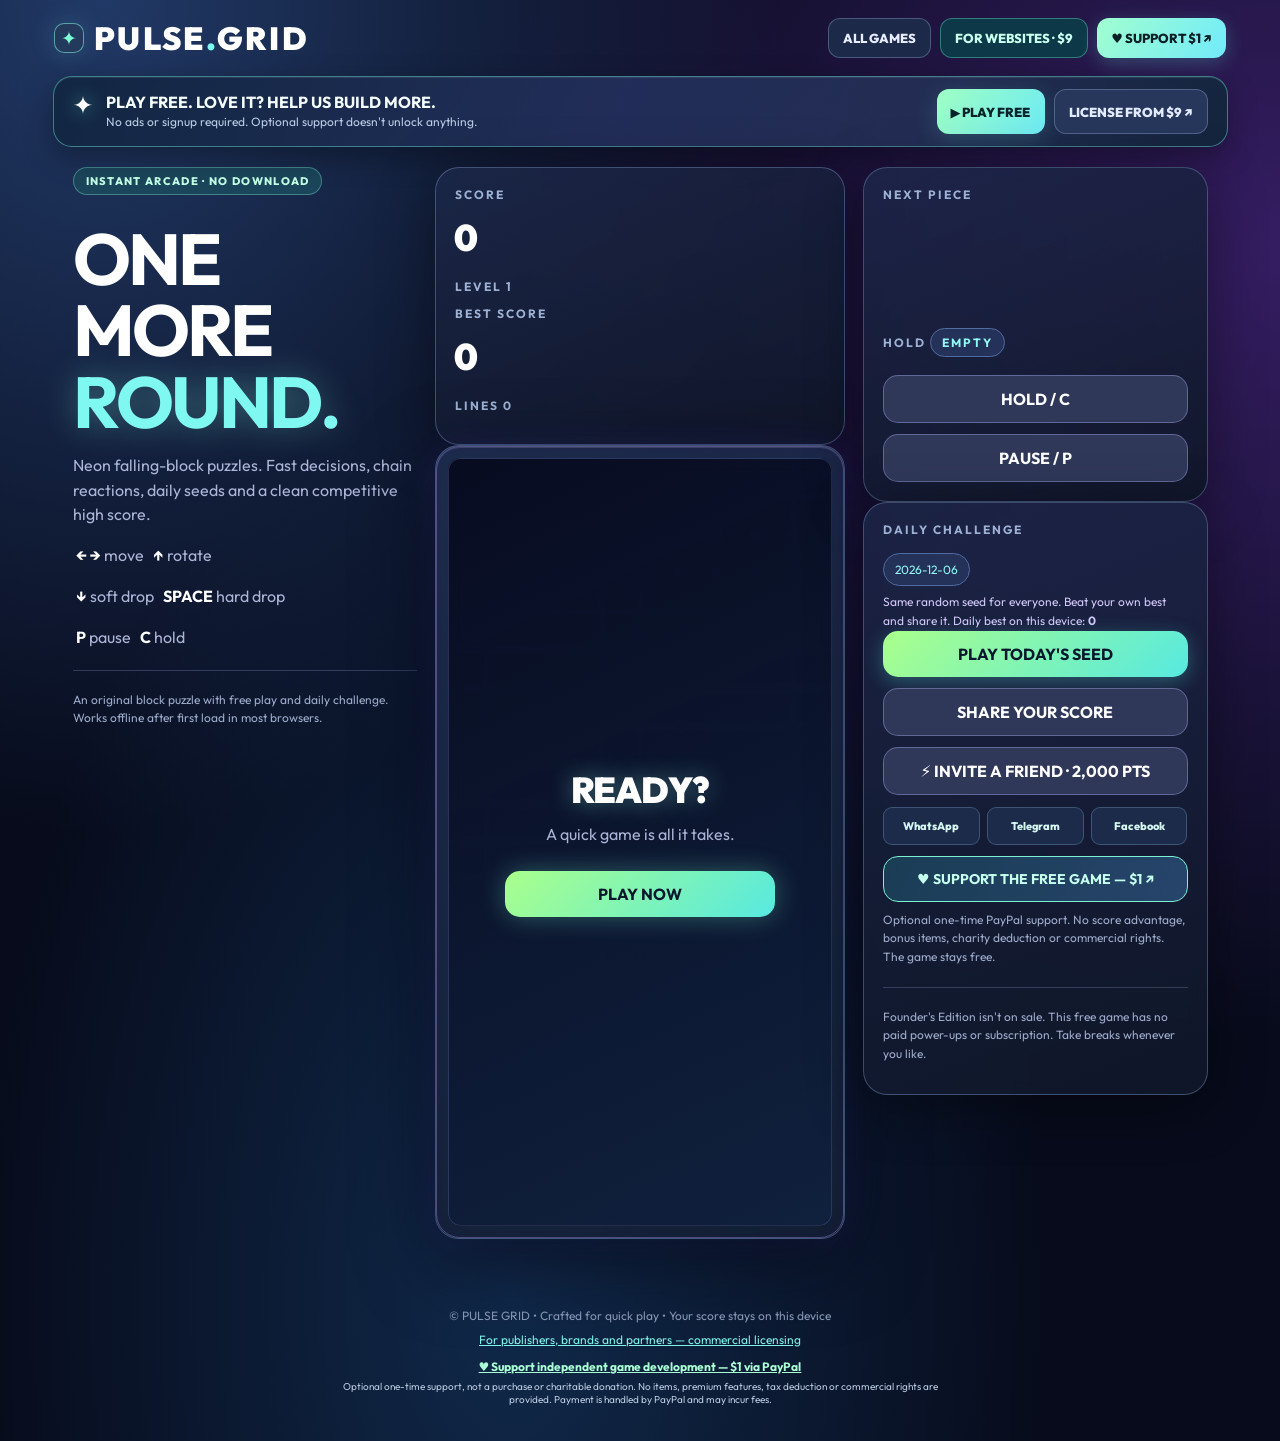
==== pulse-grid/index.html @ c7d7c65a "Clarify first-screen hierarchy: play for free, one optional support link, licensing separately" ====
<!doctype html>
<html lang="en" dir="ltr"><head><meta charset="utf-8"><meta name="viewport" content="width=device-width,initial-scale=1,viewport-fit=cover"><meta name="theme-color" content="#08091b"><title>PULSE GRID — Free Neon Falling Block Puzzle Game Online</title>
<meta name="description" content="Play PULSE GRID free in your browser. A neon falling-block arcade puzzle with daily challenges, local high scores and one-tap score sharing. No download or account. Works on phone and desktop.">
<meta name="robots" content="index,follow,max-image-preview:large">
<link rel="canonical" href="https://pulse-grid-arcade.onrender.com/">
<meta property="og:type" content="website">
<meta property="og:site_name" content="PULSE GRID">
<meta property="og:title" content="PULSE GRID — Can You Beat My High Score?">
<meta property="og:description" content="Drop blocks. Clear lines. Chase one more round. Play this free neon puzzle in your browser — no download needed.">
<meta property="og:url" content="https://pulse-grid-arcade.onrender.com/">
<meta property="og:image" content="https://pulse-grid-arcade.onrender.com/cover.png">
<meta property="og:image:width" content="1200"><meta property="og:image:height" content="630">
<meta name="twitter:card" content="summary_large_image">
<meta name="twitter:title" content="PULSE GRID — Free Arcade Puzzle">
<meta name="twitter:description" content="A fast neon block puzzle. Daily challenge. Beat my score. Play free.">
<meta name="twitter:image" content="https://pulse-grid-arcade.onrender.com/cover.png">
<link rel="icon" href="/favicon.svg" type="image/svg+xml">
<link rel="manifest" href="/manifest.webmanifest">
<script type="application/ld+json">{"@context":"https://schema.org","@type":"VideoGame","name":"PULSE GRID","description":"Free neon falling-block arcade puzzle for desktop and mobile browsers, with daily challenges, local high scores, and shareable score challenges.","url":"https://pulse-grid-arcade.onrender.com/","genre":["Puzzle","Arcade","Casual"],"playMode":"SinglePlayer","gamePlatform":["Web browser","Mobile Web"],"applicationCategory":"Game","isAccessibleForFree":true,"inLanguage":"en"}</script><style>
@import url('https://fonts.googleapis.com/css2?family=Outfit:wght@400;500;700;900&display=swap');
:root{color-scheme:dark;--c:#80f8f2;--p:#b295ff;--bg:#08091b;--card:#151938}*{box-sizing:border-box}body{margin:0;font-family:Outfit,system-ui,sans-serif;background:radial-gradient(ellipse at 20% 0,#263262 0,transparent 50%),radial-gradient(ellipse at 90% 50%,#301443 0,transparent 55%),var(--bg);color:white;min-height:100vh;overflow-x:hidden}button{font:inherit;cursor:pointer;touch-action:manipulation}header{max-width:1100px;margin:auto;padding:24px 22px 6px;display:flex;justify-content:space-between;align-items:center;gap:12px}header b{font-weight:900;letter-spacing:3px;font-size:clamp(22px,4vw,38px)}.dot{color:var(--c)}.tag{border:1px solid #5e638d;border-radius:100px;padding:8px 12px;color:#d6d9f8;font-size:12px}main{max-width:1100px;margin:6px auto;padding:14px 20px 24px;display:grid;grid-template-columns:minmax(190px,1fr) minmax(290px,400px) minmax(170px,1fr);gap:22px;align-items:start}h1{font-size:clamp(38px,6vw,66px);line-height:1.02;letter-spacing:-2px;margin:28px 0 8px}h1 span{color:var(--c)}p{color:#abb4d6;line-height:1.55}.side,.well{background:linear-gradient(140deg,#1b2246c9,#10152edc);border:1px solid #58618c88;box-shadow:0 10px 55px #0006;border-radius:24px;padding:19px}.side h2{font-size:12px;letter-spacing:2px;color:#9db1d4;margin:0 0 12px}.metric{font-size:clamp(22px,3vw,37px);font-weight:900;font-variant-numeric:tabular-nums;margin:0 0 18px}.metric small{font-size:12px;color:#98aac5}.well{padding:12px;position:relative;border-color:#8b72ef9e;box-shadow:0 0 45px #634dea24,inset 0 0 20px #a36df414}#board{display:block;width:100%;aspect-ratio:1/2;border-radius:13px;background:#0b1026;touch-action:none}#next{width:120px;height:110px;display:block;max-width:100%}.btn{border:1px solid #a6aeef66;border-radius:15px;background:#30385a;color:white;padding:13px 17px;min-height:46px;font-weight:700}.btn.primary{border:0;background:linear-gradient(135deg,#aaff8b,#57e9e0);color:#08172b;box-shadow:0 5px 20px #57e9e04d}.btn.support{display:flex;justify-content:center;align-items:center;text-decoration:none;white-space:normal;border:1px solid #7cf1d3;background:linear-gradient(120deg,#1a3d55,#27446b);color:#c5ffee;font-size:14px;line-height:1.3}.btn.support:focus-visible{outline:3px solid #99ffbc;outline-offset:3px}#supportOverlay[hidden]{display:none}.btn:active{transform:translateY(2px)}.stack{display:grid;gap:11px}.line{border-top:1px solid #53608488;margin:20px 0}.tiny{font-size:12px;color:#9dabcb}.how{padding:0 3px}.how b{color:white}.controls{display:grid;grid-template-columns:repeat(4,1fr);gap:8px;margin-top:12px}.controls button{font-size:22px;padding:10px 3px;border-radius:12px;border:1px solid #b2b7f45a;color:#fff;background:#333c65}footer{text-align:center;color:#8c9bbb;padding:15px 20px 35px;font-size:12px}#overlay{position:absolute;inset:12px;border-radius:13px;background:#060a1bd9;display:flex;flex-direction:column;align-items:center;justify-content:center;text-align:center;padding:14px;backdrop-filter:blur(7px)}#overlay h2{font-size:36px;margin:0 0 4px}#overlay p{margin:6px 0 16px}#overlay[hidden]{display:none}#toast{min-height:24px;color:#8bf9cc;font-size:13px;text-align:center}.chip{display:inline-block;background:#243158;border:1px solid #506b9f;border-radius:50px;padding:6px 11px;color:#91f8f4;font-size:12px;margin:4px 4px 6px 0}#daily{font-size:12px;color:#d1c6f8;line-height:1.6}a{color:#8ef3e7}@media(max-width:850px){main{max-width:500px;grid-template-columns:1fr;gap:12px;padding:4px 14px 18px}header{padding:12px 17px}.side{padding:13px}.intro{display:none}.right{display:grid;grid-template-columns:1fr 1fr;gap:10px}.right .line{display:none}.right .full{grid-column:1/-1}.well{max-width:410px;width:100%;justify-self:center}.left{display:flex;gap:13px;justify-content:space-between}.left section{flex:1}.metric{font-size:25px;margin:0}.tag{font-size:10px}.controls{margin-top:8px}.how{display:none}}@media(min-width:851px){.controls{display:none}}@media(max-height:720px) and (max-width:850px){#board{max-height:58vh;width:auto;margin:auto}.well{display:flex;flex-direction:column;align-items:stretch}}

/* pulse-design-v2: motion-conscious, touch-first conversion & gameplay polish */
:root{--glowMint:#79f8d2;--glowBlue:#6ce3ff;--ink:#081227}
body{background:radial-gradient(ellipse at 8% 0%,#213966 0,transparent 41%),radial-gradient(ellipse at 100% 17%,#351d62 0,transparent 47%),radial-gradient(ellipse at 40% 90%,#10294a 0,transparent 50%),#070b1b}
.site-header{max-width:1220px;gap:14px;padding:18px 24px 10px;position:relative;z-index:3}
.brand-lock{display:flex;align-items:center;gap:10px;min-width:0}
.brand-lock b{font-weight:900;font-size:clamp(22px,3.1vw,32px);letter-spacing:2.3px}
.brand-symbol{display:inline-flex;width:30px;height:30px;align-items:center;justify-content:center;border:1px solid #8ef9e388;border-radius:10px;color:#7effd5;background:#233a5d;font-size:19px;box-shadow:0 0 26px #6de9ff2e}
.header-actions{display:flex;align-items:center;gap:9px;flex-wrap:wrap;justify-content:flex-end}
.header-actions a{text-decoration:none;font-weight:800;font-size:13px;padding:10px 14px;min-height:40px;display:inline-flex;align-items:center;justify-content:center;border-radius:12px;transition:transform .18s ease,background .2s ease,box-shadow .2s ease}
.header-actions .nav-games{color:#e8ecff;border:1px solid #8391be76;background:#1c2949}
.header-actions .nav-business{color:#c8ffee;border:1px solid #65d8c36b;background:#0d3847}
.header-actions .nav-support{color:#091f25;background:linear-gradient(125deg,#a1ffd0,#71eafa);box-shadow:0 5px 19px #66f3e33b}
.header-actions a:hover,.offer-btn:hover,.btn:hover{transform:translateY(-2px)}
a:focus-visible,button:focus-visible{outline:3px solid #fcffab!important;outline-offset:3px}
.hero-offer{max-width:1175px;margin:8px auto 2px;padding:12px 19px;display:flex;align-items:center;justify-content:space-between;gap:18px;border:1px solid #6ce6d977;background:linear-gradient(110deg,#122743,#1d2350 48%,#13243c);border-radius:19px;box-shadow:inset 0 1px 0 #ffffff18,0 10px 30px #0005;position:relative;overflow:hidden}
.hero-offer::before{content:"";position:absolute;inset:0;pointer-events:none;background:linear-gradient(120deg,transparent 2%,#6dfff40b 43%,#b2a3ff13 75%,transparent);animation:offerBreath 14s ease-in-out infinite alternate}
.hero-offer-copy{position:relative;display:flex;align-items:flex-start;gap:13px;min-width:0}
.hero-offer-emblem{font-size:25px;line-height:1.1;flex-shrink:0;filter:drop-shadow(0 0 9px #6dffd99d)}
.hero-offer strong{font-size:16px;color:#f6fffe;display:block}
.hero-offer small{display:block;font-size:12px;color:#b9cce4;margin-top:2px;line-height:1.4}
.hero-offer-actions{position:relative;display:flex;gap:9px;align-items:center;flex-shrink:0}
.offer-btn{white-space:nowrap;display:inline-flex;align-items:center;justify-content:center;min-height:45px;padding:10px 14px;text-decoration:none;font-size:13px;border-radius:12px;font-weight:850;transition:transform .18s ease,box-shadow .18s ease}
.offer-btn.pay{background:linear-gradient(125deg,#9fffc3,#6deaf4);color:#08232a;box-shadow:0 6px 23px #65ffe62b}
.offer-btn.license{color:#e2eaff;background:#27375c;border:1px solid #8a9eca6d}
main{max-width:1175px;grid-template-columns:minmax(170px,1fr) minmax(300px,410px) minmax(190px,1fr);gap:18px;padding-top:14px}
.intro h1{font-size:clamp(43px,6vw,72px);letter-spacing:-3px;line-height:.99}
.intro h1 span{filter:drop-shadow(0 0 16px #7df7de55)}
.intro .intro-badge{display:inline-flex;color:#c2ffe6;font-size:11px;letter-spacing:.12em;font-weight:800;border-radius:30px;background:#1b455a;border:1px solid #7ae7cf63;padding:6px 12px}
.side,.well{backdrop-filter:blur(8px);background:linear-gradient(158deg,#1d284aca,#101729ee);border-color:#6a80b187}
.well{box-shadow:0 22px 76px #060815a8,0 0 32px #7558eb28,inset 0 0 22px #6484ff1b;isolation:isolate;animation:boardArrival .7s ease-out both}
.well::before{content:"";position:absolute;inset:0;pointer-events:none;border-radius:24px;border:1px solid #bca3ff58;box-shadow:inset 0 1px 0 #ffffff22;z-index:1}
#board{background:linear-gradient(180deg,#0a132a,#0a1024);box-shadow:0 0 21px #6de9ff16}
#overlay{z-index:4;background:linear-gradient(155deg,#080b20dc,#102340e8);border:1px solid #9eabfb30}
#overlay h2{font-weight:900;text-shadow:0 0 23px #8ef6de66;letter-spacing:-1px}
#overlay .btn.primary{box-shadow:0 0 26px #77ffd84f}
#clearEffects{position:absolute;inset:12px;pointer-events:none;z-index:3;overflow:hidden;border-radius:14px}
.clear-particle{position:absolute;left:50%;top:48%;width:8px;height:14px;border-radius:2px;opacity:0;background:var(--color,#90ffe8);box-shadow:0 0 13px var(--color,#90ffe8);animation:clearBurst .7s cubic-bezier(.1,.4,.3,1) forwards}
.metric{transition:color .25s ease}
.metric.score-pop{animation:scorePop .45s ease-out;color:#a2ffcf}
.btn{transition:transform .15s ease,box-shadow .2s ease,border-color .2s ease}
.btn.primary:hover{box-shadow:0 8px 26px #57e9e078}
.tiny{line-height:1.55}
#supportOverlay.btn.support{font-size:13px}
.right .side{border-color:#6b87af77}
#toast{font-weight:800;letter-spacing:.02em}
.game-legibility{display:block;color:#b7d0e4;font-size:11px;margin-top:5px}
@keyframes offerBreath{from{opacity:.4;transform:translateX(-2%)}to{opacity:1;transform:translateX(2%)}}
@keyframes scorePop{0%{transform:scale(1);filter:brightness(1)}45%{transform:scale(1.14);filter:brightness(1.35)}100%{transform:scale(1);filter:brightness(1)}}
@keyframes clearBurst{0%{opacity:.95;transform:translate(-50%,-50%) scale(.7) rotate(0deg)}100%{opacity:0;transform:translate(calc(-50% + var(--dx,0px)),calc(-50% + var(--dy,0px))) scale(.25) rotate(var(--rot,120deg))}}
@keyframes boardArrival{from{opacity:.3;transform:translateY(14px)}to{opacity:1;transform:translateY(0)}}
@media(max-width:900px){.site-header{padding:11px 15px 7px}.header-actions .nav-games{display:none}.hero-offer{margin:6px 12px 3px;padding:11px 13px}.hero-offer strong{font-size:13px}.hero-offer small{font-size:11px}.hero-offer-emblem{font-size:20px}.hero-offer-actions{gap:7px}.offer-btn{padding:9px 10px;font-size:12px;min-height:40px}}
@media(max-width:850px){main{grid-template-columns:1fr;max-width:500px}.hero-offer{max-width:500px}.right .side{border-radius:18px}.well{border-radius:20px}.header-actions .nav-business{display:none}.intro{display:none}}
@media(max-width:520px){.site-header{padding:10px 12px 6px}.brand-symbol{width:25px;height:25px}.brand-lock b{font-size:21px;letter-spacing:1.5px}.header-actions a{padding:8px 11px;min-height:38px;font-size:12px}.hero-offer{align-items:stretch;gap:9px;padding:10px 11px;border-radius:13px;flex-wrap:wrap}.hero-offer-copy{width:100%;align-items:center}.hero-offer-actions{width:100%}.offer-btn{flex:1}.hero-offer small{display:none}.hero-offer strong{font-size:12px}.hero-offer-emblem{font-size:17px}.hero-offer-copy{gap:7px}main{padding-top:7px}.well{padding:9px}.side{padding:12px}}
@media(prefers-reduced-motion:reduce){*,*:before,*:after{animation-duration:.01ms!important;animation-iteration-count:1!important;scroll-behavior:auto!important;transition-duration:.01ms!important}.clear-particle{display:none}}


.social-share-links{display:flex;gap:7px;flex-wrap:wrap;justify-content:center;margin-top:1px}
.social-share-links a{flex:1 1 70px;display:inline-flex;justify-content:center;align-items:center;padding:8px 5px;min-height:38px;border-radius:9px;background:#1b2b49;color:#d4f6f1;text-decoration:none;border:1px solid #6387a975;font-size:11px;font-weight:800}
.social-share-links a:hover{background:#274b61}
.social-share-links a:focus-visible{outline:3px solid #feffbd;outline-offset:2px}
</style></head><body><header class="site-header"><div class="brand-lock"><span class="brand-symbol" aria-hidden="true">✦</span><b>PULSE<span class="dot">.</span>GRID</b></div><nav class="header-actions" aria-label="Main navigation"><a class="nav-games" href="/arcade.html">ALL GAMES</a><a class="nav-business" href="/license-order.html?offer=pilot">FOR WEBSITES · $9</a><a class="nav-support" href="https://paypal.me/DANEFFRIMK/1USD" target="_blank" rel="noopener noreferrer" aria-label="Optional one dollar support on PayPal">♥ SUPPORT $1 ↗</a></nav></header><section class="hero-offer" aria-label="Free game and optional support"><div class="hero-offer-copy"><span class="hero-offer-emblem" aria-hidden="true">✦</span><div><strong>PLAY FREE. LOVE IT? HELP US BUILD MORE.</strong><small>No ads or signup required. Optional support doesn't unlock anything.</small></div></div><div class="hero-offer-actions"><a class="offer-btn pay" href="#play" aria-label="Go straight to the free playable game">▶ PLAY FREE</a><a class="offer-btn license" href="/license-order.html?offer=pilot">LICENSE FROM $9 ↗</a></div></section><main><aside class="intro"><span class="intro-badge">INSTANT ARCADE · NO DOWNLOAD</span><h1>ONE MORE<br><span>ROUND.</span></h1><p>Neon falling-block puzzles. Fast decisions, chain reactions, daily seeds and a clean competitive high score.</p><div class="how"><p><b>← →</b> move &nbsp; <b>↑</b> rotate</p><p><b>↓</b> soft drop &nbsp; <b>SPACE</b> hard drop</p><p><b>P</b> pause &nbsp; <b>C</b> hold</p></div><div class="line"></div><p class="tiny">An original block puzzle with free play and daily challenge. Works offline after first load in most browsers.</p></aside><section id="play"><div class="left side"><section><h2>SCORE</h2><div id="score" class="metric">0</div><h2>LEVEL <strong id="level">1</strong></h2></section><section><h2>BEST SCORE</h2><div id="best" class="metric">0</div><h2>LINES <strong id="lines">0</strong></h2></section></div><div class="well"><canvas id="board" width="320" height="640" aria-label="Falling blocks puzzle"></canvas><div id="clearEffects" aria-hidden="true"></div><div id="overlay"><h2 id="overTitle">READY?</h2><p id="overDesc">A quick game is all it takes.</p><div class="stack" style="width:min(270px,95%);margin-top:8px"><button id="start" class="btn primary">PLAY NOW</button><button id="shareOverlay" class="btn" hidden>CHALLENGE A FRIEND ↗</button><a id="supportOverlay" class="btn support" href="https://paypal.me/DANEFFRIMK/1USD" target="_blank" rel="noopener noreferrer" hidden aria-label="Optional 1 USD support for PULSE GRID via PayPal">♥ ENJOYED THE GAME? SUPPORT $1 ↗</a></div></div></div><div class="controls"><button id="left" aria-label="Move left">◀</button><button id="rot" aria-label="Rotate">⟳</button><button id="right" aria-label="Move right">▶</button><button id="drop" aria-label="Hard drop">⤓</button></div><div id="toast" aria-live="polite"></div></section><aside class="right"><div class="side"><h2>NEXT PIECE</h2><canvas id="next" width="120" height="110"></canvas><h2>HOLD <span id="held" class="chip">EMPTY</span></h2><div class="stack"><button id="hold" class="btn">HOLD / C</button><button id="pause" class="btn">PAUSE / P</button></div></div><div class="side full"><h2>DAILY CHALLENGE</h2><div id="daily"></div><p id="challengeBox" class="tiny" hidden></p><div class="stack"><button id="dailyStart" class="btn primary">PLAY TODAY'S SEED</button><button id="share" class="btn">SHARE YOUR SCORE</button><button id="invite" class="btn" aria-label="Invite a friend to try the 2000-point challenge">⚡ INVITE A FRIEND · 2,000 PTS</button><div class="social-share-links" aria-label="Share this free game voluntarily"><a href="https://wa.me/?text=Play%20PULSE%20GRID%20free%20in%20your%20browser.%20Can%20you%20score%202%2C000%3F%20No%20install%20or%20account.%0Ahttps%3A%2F%2Fpulse-grid-arcade.onrender.com%2F%3Fgoal%3D2000%26src%3Dfriend" target="_blank" rel="noopener noreferrer" aria-label="Share free 2000 point game challenge to a WhatsApp chat">WhatsApp</a><a href="https://t.me/share/url?url=https%3A%2F%2Fpulse-grid-arcade.onrender.com%2F%3Fgoal%3D2000%26src%3Dfriend&text=Play%20PULSE%20GRID%20free%20in%20your%20browser.%20Can%20you%20score%202%2C000%3F%20No%20install%20or%20account." target="_blank" rel="noopener noreferrer" aria-label="Share free 2000 point game challenge in Telegram">Telegram</a><a href="https://www.facebook.com/sharer/sharer.php?u=https%3A%2F%2Fpulse-grid-arcade.onrender.com%2F%3Fgoal%3D2000%26src%3Dfriend" target="_blank" rel="noopener noreferrer" aria-label="Share free 2000 point game challenge on Facebook">Facebook</a></div><a class="btn support" href="https://paypal.me/DANEFFRIMK/1USD" target="_blank" rel="noopener noreferrer" aria-label="Optional one-dollar PayPal support for PULSE GRID">♥ SUPPORT THE FREE GAME — $1 ↗</a></div><p class="tiny" style="margin:9px 0 0">Optional one-time PayPal support. No score advantage, bonus items, charity deduction or commercial rights. The game stays free.</p><div class="line"></div><p class="tiny">Founder's Edition isn't on sale. This free game has no paid power-ups or subscription. Take breaks whenever you like.</p></div></aside></main><footer>© PULSE GRID • Crafted for quick play • Your score stays on this device<br><a href="/partners.html" style="display:inline-block;margin-top:9px;color:#83f2e8">For publishers, brands and partners — commercial licensing</a><br><a href="https://paypal.me/DANEFFRIMK/1USD" target="_blank" rel="noopener noreferrer" style="display:inline-block;margin-top:12px;color:#abffd5;font-weight:700">♥ Support independent game development — $1 via PayPal</a><br><small style="display:inline-block;max-width:620px;margin-top:6px;color:#b8c9e0">Optional one-time support, not a purchase or charitable donation. No items, premium features, tax deduction or commercial rights are provided. Payment is handled by PayPal and may incur fees.</small></footer><script>
const W=10,H=20,C=32,cv=document.getElementById('board'),cx=cv.getContext('2d'),nc=document.getElementById('next'),nx=nc.getContext('2d');
const shapes=[[[1,1,1,1]],[[1,1],[1,1]],[[0,1,0],[1,1,1]],[[0,1,1],[1,1,0]],[[1,1,0],[0,1,1]],[[1,0,0],[1,1,1]],[[0,0,1],[1,1,1]]];
const palette=['#47e8f0','#fff181','#c78fff','#6df9ba','#ff789a','#76a8ff','#ffb46c'];let grid=[],cur=null,next=null,stored=-1,heldUsed=false,bag=[],score=0,lines=0,level=1,active=false,paused=false,dailyMode=false,seed=0,last=0,acc=0,raf=0,best=Number(localStorage.getItem('pulsegrid-best')||0);document.getElementById('best').textContent=best.toLocaleString();const $=id=>document.getElementById(id);
function random(){if(!dailyMode)return Math.random();seed=(Math.imul(1664525,seed)+1013904223)>>>0;return seed/4294967296}
function refill(){bag=[0,1,2,3,4,5,6];for(let i=bag.length-1;i>0;i--){const j=Math.floor(random()*(i+1));[bag[i],bag[j]]=[bag[j],bag[i]]}}
function take(){if(!bag.length)refill();const k=bag.pop();return {k,m:shapes[k].map(r=>[...r]),x:3,y:-1}}
function coll(p,dx=0,dy=0,m=p.m){return m.some((row,y)=>row.some((v,x)=>v && (p.x+x+dx<0||p.x+x+dx>=W||p.y+y+dy>=H||(p.y+y+dy>=0&&grid[p.y+y+dy]?.[p.x+x+dx]>=0))))}
function newPiece(){cur=next||take();next=take();cur.x=Math.floor((W-cur.m[0].length)/2);cur.y=-1;heldUsed=false;if(coll(cur)){end()}paintNext()}
function rotate(){if(!active||paused)return;const m=cur.m[0].map((_,i)=>cur.m.map(row=>row[i]).reverse());for(const dx of [0,-1,1,-2,2])if(!coll(cur,dx,0,m)){cur.x+=dx;cur.m=m;return}}
function move(dx){if(active&&!paused&&!coll(cur,dx))cur.x+=dx}
function step(){if(!coll(cur,0,1)){cur.y++;return}lock()}

function celebrateClear(rows){
 if(window.matchMedia && window.matchMedia('(prefers-reduced-motion: reduce)').matches)return;
 const stage=$('clearEffects');if(!stage)return;
 const max=Math.min(10+rows*5,30);
 for(let i=0;i<max;i++){
  const particle=document.createElement('span');particle.className='clear-particle';
  particle.style.setProperty('--dx',(Math.random()*280-140).toFixed(0)+'px');
  particle.style.setProperty('--dy',(Math.random()*230-150).toFixed(0)+'px');
  particle.style.setProperty('--rot',(Math.random()*650-325).toFixed(0)+'deg');
  particle.style.setProperty('--color',palette[Math.floor(Math.random()*palette.length)]);
  particle.style.animationDelay=(Math.random()*.12).toFixed(2)+'s';
  particle.addEventListener('animationend',()=>particle.remove(),{once:true});
  stage.appendChild(particle);
 }
 const scoreView=$('score');scoreView.classList.remove('score-pop');
 void scoreView.offsetWidth;scoreView.classList.add('score-pop');
 scoreView.addEventListener('animationend',()=>scoreView.classList.remove('score-pop'),{once:true});
}

function lock(){cur.m.forEach((row,y)=>row.forEach((v,x)=>{if(v&&cur.y+y>=0)grid[cur.y+y][cur.x+x]=cur.k}));let count=0;for(let y=H-1;y>=0;){if(grid[y].every(v=>v>=0)){grid.splice(y,1);grid.unshift(Array(W).fill(-1));count++}else y--}if(count){lines+=count;score+=[0,100,300,500,800][count]*level;level=1+Math.floor(lines/10);flash(count===4?'QUAD CLEAR!':count+' LINE'+(count>1?'S':''));celebrateClear(count)}newPiece();update()}
function drop(){if(!active||paused)return;let n=0;while(!coll(cur,0,1)){cur.y++;n++}score+=n*2;lock()}
function soft(){if(!active||paused)return;if(!coll(cur,0,1)){cur.y++;score++;update()}else lock()}
function hold(){if(!active||paused||heldUsed)return;const old=cur.k;if(stored<0){stored=old;newPiece()}else{cur={k:stored,m:shapes[stored].map(r=>[...r]),x:3,y:-1};stored=old;if(coll(cur)){end()}}heldUsed=true;$('held').textContent=stored<0?'EMPTY':['I','O','T','S','Z','J','L'][stored]}
function update(){$('score').textContent=score.toLocaleString();$('lines').textContent=lines;$('level').textContent=level}
function rounded(g,x,y,s,r){g.beginPath();g.roundRect(x,y,s,s,r);g.fill()}
function square(g,x,y,s,k,alpha=1){g.save();g.globalAlpha=alpha;g.fillStyle=palette[k];g.shadowColor=palette[k];g.shadowBlur=s*.35;rounded(g,x+2,y+2,s-4,5);g.shadowBlur=0;g.fillStyle='#ffffff65';g.fillRect(x+6,y+5,s-12,3);g.fillStyle='#09142755';g.fillRect(x+5,y+s-10,s-10,4);g.restore()}
function paint(){cx.fillStyle='#0b1026';cx.fillRect(0,0,320,640);cx.lineWidth=1;cx.strokeStyle='#ffffff0b';for(let x=0;x<=W;x++){cx.beginPath();cx.moveTo(x*C,0);cx.lineTo(x*C,H*C);cx.stroke()}for(let y=0;y<=H;y++){cx.beginPath();cx.moveTo(0,y*C);cx.lineTo(W*C,y*C);cx.stroke()}grid.forEach((r,y)=>r.forEach((k,x)=>{if(k>=0)square(cx,x*C,y*C,C,k)}));if(cur&&active){let gy=cur.y;while(!coll({...cur,y:gy},0,1))gy++;cur.m.forEach((r,y)=>r.forEach((v,x)=>{if(v&&gy+y>=0)square(cx,(cur.x+x)*C,(gy+y)*C,C,cur.k,.19)}));cur.m.forEach((r,y)=>r.forEach((v,x)=>{if(v&&cur.y+y>=0)square(cx,(cur.x+x)*C,(cur.y+y)*C,C,cur.k)}))}}
function paintNext(){nx.clearRect(0,0,120,110);if(!next)return;const m=next.m,s=26,offx=(120-m[0].length*s)/2,offy=(110-m.length*s)/2;m.forEach((r,y)=>r.forEach((v,x)=>{if(v)square(nx,offx+x*s,offy+y*s,s,next.k)}))}
function overlay(title,desc,button){$('overTitle').textContent=title;$('overDesc').textContent=desc;$('start').textContent=button;$('overlay').hidden=false}
function end(){active=false;cancelAnimationFrame(raf);if(score>best){best=score;localStorage.setItem('pulsegrid-best',best);$('best').textContent=best.toLocaleString()}if(dailyMode){const key='pulsegrid-daily-'+new Date().toISOString().slice(0,10);if(score>Number(localStorage.getItem(key)||0))localStorage.setItem(key,score)}overlay('GAME OVER','Score: '+score.toLocaleString()+' • '+lines+' lines','PLAY AGAIN');$('shareOverlay').hidden=false;$('supportOverlay').hidden=false}
function start(mode=dailyMode){dailyMode=mode;seed=Number(new Date().toISOString().slice(0,10).replaceAll('-',''))>>>0;grid=Array.from({length:H},()=>Array(W).fill(-1));score=0;level=1;lines=0;cur=null;next=null;stored=-1;heldUsed=false;bag=[];active=true;paused=false;last=performance.now();acc=0;$('held').textContent='EMPTY';$('overlay').hidden=true;$('shareOverlay').hidden=true;$('supportOverlay').hidden=true;update();newPiece();cancelAnimationFrame(raf);raf=requestAnimationFrame(loop)}
function loop(t){const delta=Math.min(t-last,100);last=t;if(active&&!paused){acc+=delta;if(acc>Math.max(85,850*Math.pow(.84,level-1))){step();acc=0}}paint();if(active)raf=requestAnimationFrame(loop)}
function pause(){if(!active)return;paused=!paused;if(paused){cancelAnimationFrame(raf);overlay('PAUSED','Keep your focus. Resume when ready.','RESUME');$('shareOverlay').hidden=true;$('supportOverlay').hidden=true}else{$('overlay').hidden=true;last=performance.now();raf=requestAnimationFrame(loop)}}
function flash(msg){$('toast').textContent=msg;clearTimeout(flash.t);flash.t=setTimeout(()=>$('toast').textContent='',1000)}
$('start').onclick=()=>paused?pause():start();$('dailyStart').onclick=()=>start(true);$('hold').onclick=hold;$('pause').onclick=pause;$('left').onclick=()=>{move(-1);paint()};$('right').onclick=()=>{move(1);paint()};$('rot').onclick=()=>{rotate();paint()};$('drop').onclick=()=>{drop();paint()};
document.addEventListener('keydown',e=>{if(['ArrowLeft','ArrowRight','ArrowDown','ArrowUp','Space'].includes(e.code))e.preventDefault();if(e.repeat&&['Space','KeyC','KeyP','ArrowUp'].includes(e.code))return;switch(e.code){case'ArrowLeft':case'KeyA':move(-1);break;case'ArrowRight':case'KeyD':move(1);break;case'ArrowUp':case'KeyW':rotate();break;case'ArrowDown':case'KeyS':soft();break;case'Space':drop();break;case'KeyC':hold();break;case'KeyP':pause();break}paint()});
let startX=0,startY=0;cv.addEventListener('touchstart',e=>{startX=e.touches[0].clientX;startY=e.touches[0].clientY},{passive:true});cv.addEventListener('touchend',e=>{const dx=e.changedTouches[0].clientX-startX,dy=e.changedTouches[0].clientY-startY;if(Math.abs(dx)>35&&Math.abs(dx)>Math.abs(dy)){move(dx>0?1:-1)}else if(dy>45){drop()}else rotate();paint()},{passive:true});
const date=new Date().toISOString().slice(0,10);$('daily').innerHTML='<span class="chip">'+date+'</span><br>Same random seed for everyone. Beat your own best and share it. Daily best on this device: <b>'+Number(localStorage.getItem('pulsegrid-daily-'+date)||0).toLocaleString()+'</b>';
$('shareOverlay').onclick=()=>$('share').click();$('share').onclick=async()=>{const link=new URL(location.href);link.searchParams.set('challenge',String(Math.max(score,best)));link.searchParams.set('src','friend');const msg='PULSE GRID — I scored '+Math.max(score,best).toLocaleString()+' points. Think you can beat me? '+link.href;try{if(navigator.share)await navigator.share({title:'PULSE GRID',text:msg});else{await navigator.clipboard.writeText(msg);flash('SCORE LINK COPIED')}}catch(e){flash('SHARE CANCELLED')}};const challenge=new URLSearchParams(location.search).get('challenge');if(challenge&&/^\d{1,9}$/.test(challenge)){const target=Number(challenge);$('challengeBox').hidden=false;$('challengeBox').textContent='⚡ A friend challenged you to beat '+target.toLocaleString()+' points. You got this!';$('overTitle').textContent='BEAT '+target.toLocaleString();$('overDesc').textContent='A friend challenged you. Start your run.';$('start').textContent='ACCEPT CHALLENGE'}
// A friendly, shareable target: no invented score, no collected player data.
$('invite').onclick=async()=>{const u=new URL(location.href);u.searchParams.delete('challenge');u.searchParams.set('goal','2000');u.searchParams.set('src','invite');const msg='Can you score 2,000 in PULSE GRID? Free browser challenge — no download or signup. '+u.href;try{if(navigator.share)await navigator.share({title:'PULSE GRID — 2,000 point challenge',text:msg});else{await navigator.clipboard.writeText(msg);flash('CHALLENGE LINK COPIED')}}catch(e){flash('SHARE CANCELLED')}};
const goalParam=new URLSearchParams(location.search).get('goal');if(!challenge&&goalParam&&/^\d{1,7}$/.test(goalParam)){const goal=Number(goalParam);if(goal>=100&&goal<=1000000){$('challengeBox').hidden=false;$('challengeBox').textContent='⚡ Daily goal: reach '+goal.toLocaleString()+' points. Free to play.';$('overTitle').textContent='GO FOR '+goal.toLocaleString();$('overDesc').textContent='Think you can reach the score target?';$('start').textContent='TRY THE CHALLENGE'}}
if('serviceWorker' in navigator){window.addEventListener('load',()=>navigator.serviceWorker.register('/sw.js').catch(()=>{}))}grid=Array.from({length:H},()=>Array(W).fill(-1));paint();
</script></body></html>
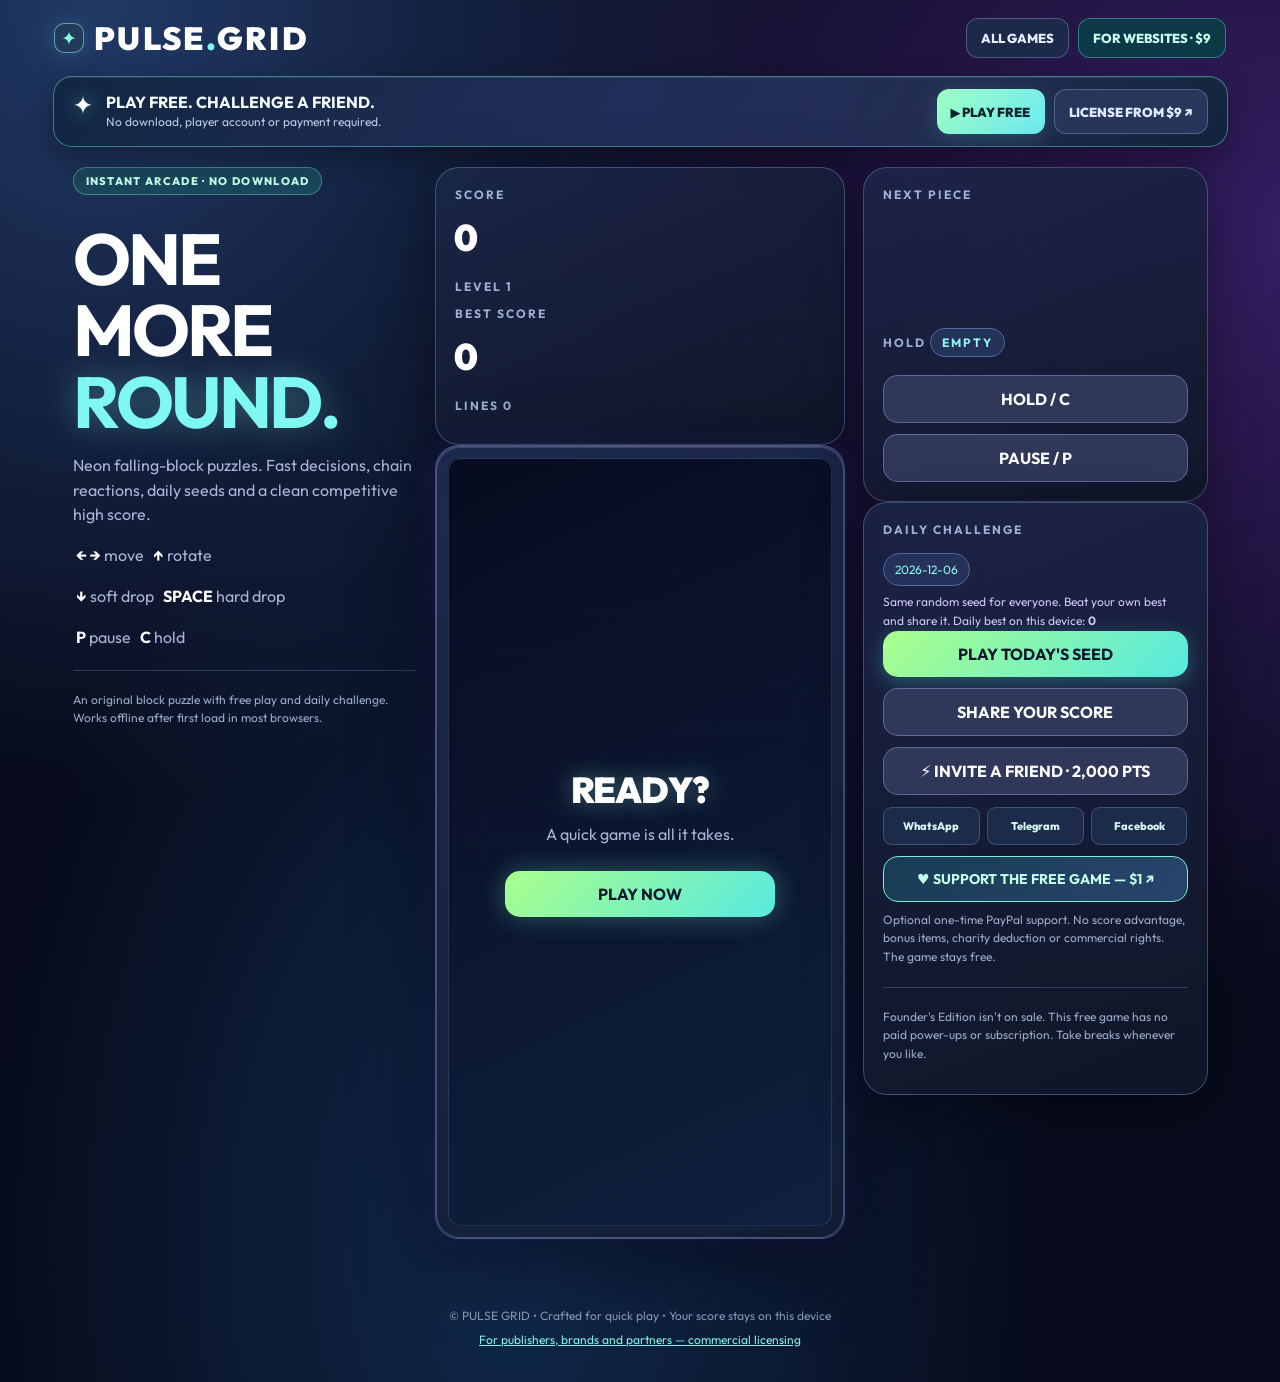
==== commit 7b770b6f: "PULSE GRID release polish: safe score storage, clear mobile play path, reduce PayPal CTA noise" ====
--- a/pulse-grid/index.html
+++ b/pulse-grid/index.html
@@ -74,16 +74,25 @@
 @media(max-width:850px){main{grid-template-columns:1fr;max-width:500px}.hero-offer{max-width:500px}.right .side{border-radius:18px}.well{border-radius:20px}.header-actions .nav-business{display:none}.intro{display:none}}
 @media(max-width:520px){.site-header{padding:10px 12px 6px}.brand-symbol{width:25px;height:25px}.brand-lock b{font-size:21px;letter-spacing:1.5px}.header-actions a{padding:8px 11px;min-height:38px;font-size:12px}.hero-offer{align-items:stretch;gap:9px;padding:10px 11px;border-radius:13px;flex-wrap:wrap}.hero-offer-copy{width:100%;align-items:center}.hero-offer-actions{width:100%}.offer-btn{flex:1}.hero-offer small{display:none}.hero-offer strong{font-size:12px}.hero-offer-emblem{font-size:17px}.hero-offer-copy{gap:7px}main{padding-top:7px}.well{padding:9px}.side{padding:12px}}
 @media(prefers-reduced-motion:reduce){*,*:before,*:after{animation-duration:.01ms!important;animation-iteration-count:1!important;scroll-behavior:auto!important;transition-duration:.01ms!important}.clear-particle{display:none}}
+/* Launch polish: reduce first-screen friction on phones, prioritize the game. */
+@media(max-width:900px){.header-actions .nav-games{display:inline-flex}}
+@media(max-width:850px){#board{width:min(100%, calc(58svh / 2), 275px);height:auto;max-height:58svh;margin:0 auto}}
+@media(max-width:520px){.hero-offer{display:none}.site-header{padding-bottom:8px}main{padding-top:4px}}
+
 
 
 .social-share-links{display:flex;gap:7px;flex-wrap:wrap;justify-content:center;margin-top:1px}
 .social-share-links a{flex:1 1 70px;display:inline-flex;justify-content:center;align-items:center;padding:8px 5px;min-height:38px;border-radius:9px;background:#1b2b49;color:#d4f6f1;text-decoration:none;border:1px solid #6387a975;font-size:11px;font-weight:800}
 .social-share-links a:hover{background:#274b61}
 .social-share-links a:focus-visible{outline:3px solid #feffbd;outline-offset:2px}
-</style></head><body><header class="site-header"><div class="brand-lock"><span class="brand-symbol" aria-hidden="true">✦</span><b>PULSE<span class="dot">.</span>GRID</b></div><nav class="header-actions" aria-label="Main navigation"><a class="nav-games" href="/arcade.html">ALL GAMES</a><a class="nav-business" href="/license-order.html?offer=pilot">FOR WEBSITES · $9</a><a class="nav-support" href="https://paypal.me/DANEFFRIMK/1USD" target="_blank" rel="noopener noreferrer" aria-label="Optional one dollar support on PayPal">♥ SUPPORT $1 ↗</a></nav></header><section class="hero-offer" aria-label="Free game and optional support"><div class="hero-offer-copy"><span class="hero-offer-emblem" aria-hidden="true">✦</span><div><strong>PLAY FREE. LOVE IT? HELP US BUILD MORE.</strong><small>No ads or signup required. Optional support doesn't unlock anything.</small></div></div><div class="hero-offer-actions"><a class="offer-btn pay" href="#play" aria-label="Go straight to the free playable game">▶ PLAY FREE</a><a class="offer-btn license" href="/license-order.html?offer=pilot">LICENSE FROM $9 ↗</a></div></section><main><aside class="intro"><span class="intro-badge">INSTANT ARCADE · NO DOWNLOAD</span><h1>ONE MORE<br><span>ROUND.</span></h1><p>Neon falling-block puzzles. Fast decisions, chain reactions, daily seeds and a clean competitive high score.</p><div class="how"><p><b>← →</b> move &nbsp; <b>↑</b> rotate</p><p><b>↓</b> soft drop &nbsp; <b>SPACE</b> hard drop</p><p><b>P</b> pause &nbsp; <b>C</b> hold</p></div><div class="line"></div><p class="tiny">An original block puzzle with free play and daily challenge. Works offline after first load in most browsers.</p></aside><section id="play"><div class="left side"><section><h2>SCORE</h2><div id="score" class="metric">0</div><h2>LEVEL <strong id="level">1</strong></h2></section><section><h2>BEST SCORE</h2><div id="best" class="metric">0</div><h2>LINES <strong id="lines">0</strong></h2></section></div><div class="well"><canvas id="board" width="320" height="640" aria-label="Falling blocks puzzle"></canvas><div id="clearEffects" aria-hidden="true"></div><div id="overlay"><h2 id="overTitle">READY?</h2><p id="overDesc">A quick game is all it takes.</p><div class="stack" style="width:min(270px,95%);margin-top:8px"><button id="start" class="btn primary">PLAY NOW</button><button id="shareOverlay" class="btn" hidden>CHALLENGE A FRIEND ↗</button><a id="supportOverlay" class="btn support" href="https://paypal.me/DANEFFRIMK/1USD" target="_blank" rel="noopener noreferrer" hidden aria-label="Optional 1 USD support for PULSE GRID via PayPal">♥ ENJOYED THE GAME? SUPPORT $1 ↗</a></div></div></div><div class="controls"><button id="left" aria-label="Move left">◀</button><button id="rot" aria-label="Rotate">⟳</button><button id="right" aria-label="Move right">▶</button><button id="drop" aria-label="Hard drop">⤓</button></div><div id="toast" aria-live="polite"></div></section><aside class="right"><div class="side"><h2>NEXT PIECE</h2><canvas id="next" width="120" height="110"></canvas><h2>HOLD <span id="held" class="chip">EMPTY</span></h2><div class="stack"><button id="hold" class="btn">HOLD / C</button><button id="pause" class="btn">PAUSE / P</button></div></div><div class="side full"><h2>DAILY CHALLENGE</h2><div id="daily"></div><p id="challengeBox" class="tiny" hidden></p><div class="stack"><button id="dailyStart" class="btn primary">PLAY TODAY'S SEED</button><button id="share" class="btn">SHARE YOUR SCORE</button><button id="invite" class="btn" aria-label="Invite a friend to try the 2000-point challenge">⚡ INVITE A FRIEND · 2,000 PTS</button><div class="social-share-links" aria-label="Share this free game voluntarily"><a href="https://wa.me/?text=Play%20PULSE%20GRID%20free%20in%20your%20browser.%20Can%20you%20score%202%2C000%3F%20No%20install%20or%20account.%0Ahttps%3A%2F%2Fpulse-grid-arcade.onrender.com%2F%3Fgoal%3D2000%26src%3Dfriend" target="_blank" rel="noopener noreferrer" aria-label="Share free 2000 point game challenge to a WhatsApp chat">WhatsApp</a><a href="https://t.me/share/url?url=https%3A%2F%2Fpulse-grid-arcade.onrender.com%2F%3Fgoal%3D2000%26src%3Dfriend&text=Play%20PULSE%20GRID%20free%20in%20your%20browser.%20Can%20you%20score%202%2C000%3F%20No%20install%20or%20account." target="_blank" rel="noopener noreferrer" aria-label="Share free 2000 point game challenge in Telegram">Telegram</a><a href="https://www.facebook.com/sharer/sharer.php?u=https%3A%2F%2Fpulse-grid-arcade.onrender.com%2F%3Fgoal%3D2000%26src%3Dfriend" target="_blank" rel="noopener noreferrer" aria-label="Share free 2000 point game challenge on Facebook">Facebook</a></div><a class="btn support" href="https://paypal.me/DANEFFRIMK/1USD" target="_blank" rel="noopener noreferrer" aria-label="Optional one-dollar PayPal support for PULSE GRID">♥ SUPPORT THE FREE GAME — $1 ↗</a></div><p class="tiny" style="margin:9px 0 0">Optional one-time PayPal support. No score advantage, bonus items, charity deduction or commercial rights. The game stays free.</p><div class="line"></div><p class="tiny">Founder's Edition isn't on sale. This free game has no paid power-ups or subscription. Take breaks whenever you like.</p></div></aside></main><footer>© PULSE GRID • Crafted for quick play • Your score stays on this device<br><a href="/partners.html" style="display:inline-block;margin-top:9px;color:#83f2e8">For publishers, brands and partners — commercial licensing</a><br><a href="https://paypal.me/DANEFFRIMK/1USD" target="_blank" rel="noopener noreferrer" style="display:inline-block;margin-top:12px;color:#abffd5;font-weight:700">♥ Support independent game development — $1 via PayPal</a><br><small style="display:inline-block;max-width:620px;margin-top:6px;color:#b8c9e0">Optional one-time support, not a purchase or charitable donation. No items, premium features, tax deduction or commercial rights are provided. Payment is handled by PayPal and may incur fees.</small></footer><script>
+</style></head><body><header class="site-header"><div class="brand-lock"><span class="brand-symbol" aria-hidden="true">✦</span><b>PULSE<span class="dot">.</span>GRID</b></div><nav class="header-actions" aria-label="Main navigation"><a class="nav-games" href="/arcade.html">ALL GAMES</a><a class="nav-business" href="/license-order.html?offer=pilot">FOR WEBSITES · $9</a></nav></header><section class="hero-offer" aria-label="Free game and optional support"><div class="hero-offer-copy"><span class="hero-offer-emblem" aria-hidden="true">✦</span><div><strong>PLAY FREE. CHALLENGE A FRIEND.</strong><small>No download, player account or payment required.</small></div></div><div class="hero-offer-actions"><a class="offer-btn pay" href="#play" aria-label="Go straight to the free playable game">▶ PLAY FREE</a><a class="offer-btn license" href="/license-order.html?offer=pilot">LICENSE FROM $9 ↗</a></div></section><main><aside class="intro"><span class="intro-badge">INSTANT ARCADE · NO DOWNLOAD</span><h1>ONE MORE<br><span>ROUND.</span></h1><p>Neon falling-block puzzles. Fast decisions, chain reactions, daily seeds and a clean competitive high score.</p><div class="how"><p><b>← →</b> move &nbsp; <b>↑</b> rotate</p><p><b>↓</b> soft drop &nbsp; <b>SPACE</b> hard drop</p><p><b>P</b> pause &nbsp; <b>C</b> hold</p></div><div class="line"></div><p class="tiny">An original block puzzle with free play and daily challenge. Works offline after first load in most browsers.</p></aside><section id="play"><div class="left side"><section><h2>SCORE</h2><div id="score" class="metric">0</div><h2>LEVEL <strong id="level">1</strong></h2></section><section><h2>BEST SCORE</h2><div id="best" class="metric">0</div><h2>LINES <strong id="lines">0</strong></h2></section></div><div class="well"><canvas id="board" width="320" height="640" aria-label="Falling blocks puzzle"></canvas><div id="clearEffects" aria-hidden="true"></div><div id="overlay"><h2 id="overTitle">READY?</h2><p id="overDesc">A quick game is all it takes.</p><div class="stack" style="width:min(270px,95%);margin-top:8px"><button id="start" class="btn primary">PLAY NOW</button><button id="shareOverlay" class="btn" hidden>CHALLENGE A FRIEND ↗</button><a id="supportOverlay" class="btn support" href="https://paypal.me/DANEFFRIMK/1USD" target="_blank" rel="noopener noreferrer" hidden aria-label="Optional 1 USD support for PULSE GRID via PayPal">♥ ENJOYED THE GAME? SUPPORT $1 ↗</a></div></div></div><div class="controls"><button id="left" aria-label="Move left">◀</button><button id="rot" aria-label="Rotate">⟳</button><button id="right" aria-label="Move right">▶</button><button id="drop" aria-label="Hard drop">⤓</button></div><div id="toast" aria-live="polite"></div></section><aside class="right"><div class="side"><h2>NEXT PIECE</h2><canvas id="next" width="120" height="110"></canvas><h2>HOLD <span id="held" class="chip">EMPTY</span></h2><div class="stack"><button id="hold" class="btn">HOLD / C</button><button id="pause" class="btn">PAUSE / P</button></div></div><div class="side full"><h2>DAILY CHALLENGE</h2><div id="daily"></div><p id="challengeBox" class="tiny" hidden></p><div class="stack"><button id="dailyStart" class="btn primary">PLAY TODAY'S SEED</button><button id="share" class="btn">SHARE YOUR SCORE</button><button id="invite" class="btn" aria-label="Invite a friend to try the 2000-point challenge">⚡ INVITE A FRIEND · 2,000 PTS</button><div class="social-share-links" aria-label="Share this free game voluntarily"><a href="https://wa.me/?text=Play%20PULSE%20GRID%20free%20in%20your%20browser.%20Can%20you%20score%202%2C000%3F%20No%20install%20or%20account.%0Ahttps%3A%2F%2Fpulse-grid-arcade.onrender.com%2F%3Fgoal%3D2000%26src%3Dfriend" target="_blank" rel="noopener noreferrer" aria-label="Share free 2000 point game challenge to a WhatsApp chat">WhatsApp</a><a href="https://t.me/share/url?url=https%3A%2F%2Fpulse-grid-arcade.onrender.com%2F%3Fgoal%3D2000%26src%3Dfriend&text=Play%20PULSE%20GRID%20free%20in%20your%20browser.%20Can%20you%20score%202%2C000%3F%20No%20install%20or%20account." target="_blank" rel="noopener noreferrer" aria-label="Share free 2000 point game challenge in Telegram">Telegram</a><a href="https://www.facebook.com/sharer/sharer.php?u=https%3A%2F%2Fpulse-grid-arcade.onrender.com%2F%3Fgoal%3D2000%26src%3Dfriend" target="_blank" rel="noopener noreferrer" aria-label="Share free 2000 point game challenge on Facebook">Facebook</a></div><a class="btn support" href="https://paypal.me/DANEFFRIMK/1USD" target="_blank" rel="noopener noreferrer" aria-label="Optional one-dollar PayPal support for PULSE GRID">♥ SUPPORT THE FREE GAME — $1 ↗</a></div><p class="tiny" style="margin:9px 0 0">Optional one-time PayPal support. No score advantage, bonus items, charity deduction or commercial rights. The game stays free.</p><div class="line"></div><p class="tiny">Founder's Edition isn't on sale. This free game has no paid power-ups or subscription. Take breaks whenever you like.</p></div></aside></main><footer>© PULSE GRID • Crafted for quick play • Your score stays on this device<br><a href="/partners.html" style="display:inline-block;margin-top:9px;color:#83f2e8">For publishers, brands and partners — commercial licensing</a></footer><script>
+// Local scores are optional: keep the game playable in private browsing and
+// storage-restricted environments (no account or server-side storage).
+function storageGet(key){try{return window.localStorage.getItem(key)}catch(e){return null}}
+function storageSet(key,value){try{window.localStorage.setItem(key,String(value))}catch(e){}}
 const W=10,H=20,C=32,cv=document.getElementById('board'),cx=cv.getContext('2d'),nc=document.getElementById('next'),nx=nc.getContext('2d');
 const shapes=[[[1,1,1,1]],[[1,1],[1,1]],[[0,1,0],[1,1,1]],[[0,1,1],[1,1,0]],[[1,1,0],[0,1,1]],[[1,0,0],[1,1,1]],[[0,0,1],[1,1,1]]];
-const palette=['#47e8f0','#fff181','#c78fff','#6df9ba','#ff789a','#76a8ff','#ffb46c'];let grid=[],cur=null,next=null,stored=-1,heldUsed=false,bag=[],score=0,lines=0,level=1,active=false,paused=false,dailyMode=false,seed=0,last=0,acc=0,raf=0,best=Number(localStorage.getItem('pulsegrid-best')||0);document.getElementById('best').textContent=best.toLocaleString();const $=id=>document.getElementById(id);
+const palette=['#47e8f0','#fff181','#c78fff','#6df9ba','#ff789a','#76a8ff','#ffb46c'];let grid=[],cur=null,next=null,stored=-1,heldUsed=false,bag=[],score=0,lines=0,level=1,active=false,paused=false,dailyMode=false,seed=0,last=0,acc=0,raf=0,best=Number(storageGet('pulsegrid-best')||0);document.getElementById('best').textContent=best.toLocaleString();const $=id=>document.getElementById(id);
 function random(){if(!dailyMode)return Math.random();seed=(Math.imul(1664525,seed)+1013904223)>>>0;return seed/4294967296}
 function refill(){bag=[0,1,2,3,4,5,6];for(let i=bag.length-1;i>0;i--){const j=Math.floor(random()*(i+1));[bag[i],bag[j]]=[bag[j],bag[i]]}}
 function take(){if(!bag.length)refill();const k=bag.pop();return {k,m:shapes[k].map(r=>[...r]),x:3,y:-1}}
@@ -122,7 +131,7 @@
 function paint(){cx.fillStyle='#0b1026';cx.fillRect(0,0,320,640);cx.lineWidth=1;cx.strokeStyle='#ffffff0b';for(let x=0;x<=W;x++){cx.beginPath();cx.moveTo(x*C,0);cx.lineTo(x*C,H*C);cx.stroke()}for(let y=0;y<=H;y++){cx.beginPath();cx.moveTo(0,y*C);cx.lineTo(W*C,y*C);cx.stroke()}grid.forEach((r,y)=>r.forEach((k,x)=>{if(k>=0)square(cx,x*C,y*C,C,k)}));if(cur&&active){let gy=cur.y;while(!coll({...cur,y:gy},0,1))gy++;cur.m.forEach((r,y)=>r.forEach((v,x)=>{if(v&&gy+y>=0)square(cx,(cur.x+x)*C,(gy+y)*C,C,cur.k,.19)}));cur.m.forEach((r,y)=>r.forEach((v,x)=>{if(v&&cur.y+y>=0)square(cx,(cur.x+x)*C,(cur.y+y)*C,C,cur.k)}))}}
 function paintNext(){nx.clearRect(0,0,120,110);if(!next)return;const m=next.m,s=26,offx=(120-m[0].length*s)/2,offy=(110-m.length*s)/2;m.forEach((r,y)=>r.forEach((v,x)=>{if(v)square(nx,offx+x*s,offy+y*s,s,next.k)}))}
 function overlay(title,desc,button){$('overTitle').textContent=title;$('overDesc').textContent=desc;$('start').textContent=button;$('overlay').hidden=false}
-function end(){active=false;cancelAnimationFrame(raf);if(score>best){best=score;localStorage.setItem('pulsegrid-best',best);$('best').textContent=best.toLocaleString()}if(dailyMode){const key='pulsegrid-daily-'+new Date().toISOString().slice(0,10);if(score>Number(localStorage.getItem(key)||0))localStorage.setItem(key,score)}overlay('GAME OVER','Score: '+score.toLocaleString()+' • '+lines+' lines','PLAY AGAIN');$('shareOverlay').hidden=false;$('supportOverlay').hidden=false}
+function end(){active=false;cancelAnimationFrame(raf);if(score>best){best=score;storageSet('pulsegrid-best',best);$('best').textContent=best.toLocaleString()}if(dailyMode){const key='pulsegrid-daily-'+new Date().toISOString().slice(0,10);if(score>Number(storageGet(key)||0))storageSet(key,score)}overlay('GAME OVER','Score: '+score.toLocaleString()+' • '+lines+' lines','PLAY AGAIN');$('shareOverlay').hidden=false;$('supportOverlay').hidden=false}
 function start(mode=dailyMode){dailyMode=mode;seed=Number(new Date().toISOString().slice(0,10).replaceAll('-',''))>>>0;grid=Array.from({length:H},()=>Array(W).fill(-1));score=0;level=1;lines=0;cur=null;next=null;stored=-1;heldUsed=false;bag=[];active=true;paused=false;last=performance.now();acc=0;$('held').textContent='EMPTY';$('overlay').hidden=true;$('shareOverlay').hidden=true;$('supportOverlay').hidden=true;update();newPiece();cancelAnimationFrame(raf);raf=requestAnimationFrame(loop)}
 function loop(t){const delta=Math.min(t-last,100);last=t;if(active&&!paused){acc+=delta;if(acc>Math.max(85,850*Math.pow(.84,level-1))){step();acc=0}}paint();if(active)raf=requestAnimationFrame(loop)}
 function pause(){if(!active)return;paused=!paused;if(paused){cancelAnimationFrame(raf);overlay('PAUSED','Keep your focus. Resume when ready.','RESUME');$('shareOverlay').hidden=true;$('supportOverlay').hidden=true}else{$('overlay').hidden=true;last=performance.now();raf=requestAnimationFrame(loop)}}
@@ -130,7 +139,7 @@
 $('start').onclick=()=>paused?pause():start();$('dailyStart').onclick=()=>start(true);$('hold').onclick=hold;$('pause').onclick=pause;$('left').onclick=()=>{move(-1);paint()};$('right').onclick=()=>{move(1);paint()};$('rot').onclick=()=>{rotate();paint()};$('drop').onclick=()=>{drop();paint()};
 document.addEventListener('keydown',e=>{if(['ArrowLeft','ArrowRight','ArrowDown','ArrowUp','Space'].includes(e.code))e.preventDefault();if(e.repeat&&['Space','KeyC','KeyP','ArrowUp'].includes(e.code))return;switch(e.code){case'ArrowLeft':case'KeyA':move(-1);break;case'ArrowRight':case'KeyD':move(1);break;case'ArrowUp':case'KeyW':rotate();break;case'ArrowDown':case'KeyS':soft();break;case'Space':drop();break;case'KeyC':hold();break;case'KeyP':pause();break}paint()});
 let startX=0,startY=0;cv.addEventListener('touchstart',e=>{startX=e.touches[0].clientX;startY=e.touches[0].clientY},{passive:true});cv.addEventListener('touchend',e=>{const dx=e.changedTouches[0].clientX-startX,dy=e.changedTouches[0].clientY-startY;if(Math.abs(dx)>35&&Math.abs(dx)>Math.abs(dy)){move(dx>0?1:-1)}else if(dy>45){drop()}else rotate();paint()},{passive:true});
-const date=new Date().toISOString().slice(0,10);$('daily').innerHTML='<span class="chip">'+date+'</span><br>Same random seed for everyone. Beat your own best and share it. Daily best on this device: <b>'+Number(localStorage.getItem('pulsegrid-daily-'+date)||0).toLocaleString()+'</b>';
+const date=new Date().toISOString().slice(0,10);$('daily').innerHTML='<span class="chip">'+date+'</span><br>Same random seed for everyone. Beat your own best and share it. Daily best on this device: <b>'+Number(storageGet('pulsegrid-daily-'+date)||0).toLocaleString()+'</b>';
 $('shareOverlay').onclick=()=>$('share').click();$('share').onclick=async()=>{const link=new URL(location.href);link.searchParams.set('challenge',String(Math.max(score,best)));link.searchParams.set('src','friend');const msg='PULSE GRID — I scored '+Math.max(score,best).toLocaleString()+' points. Think you can beat me? '+link.href;try{if(navigator.share)await navigator.share({title:'PULSE GRID',text:msg});else{await navigator.clipboard.writeText(msg);flash('SCORE LINK COPIED')}}catch(e){flash('SHARE CANCELLED')}};const challenge=new URLSearchParams(location.search).get('challenge');if(challenge&&/^\d{1,9}$/.test(challenge)){const target=Number(challenge);$('challengeBox').hidden=false;$('challengeBox').textContent='⚡ A friend challenged you to beat '+target.toLocaleString()+' points. You got this!';$('overTitle').textContent='BEAT '+target.toLocaleString();$('overDesc').textContent='A friend challenged you. Start your run.';$('start').textContent='ACCEPT CHALLENGE'}
 // A friendly, shareable target: no invented score, no collected player data.
 $('invite').onclick=async()=>{const u=new URL(location.href);u.searchParams.delete('challenge');u.searchParams.set('goal','2000');u.searchParams.set('src','invite');const msg='Can you score 2,000 in PULSE GRID? Free browser challenge — no download or signup. '+u.href;try{if(navigator.share)await navigator.share({title:'PULSE GRID — 2,000 point challenge',text:msg});else{await navigator.clipboard.writeText(msg);flash('CHALLENGE LINK COPIED')}}catch(e){flash('SHARE CANCELLED')}};
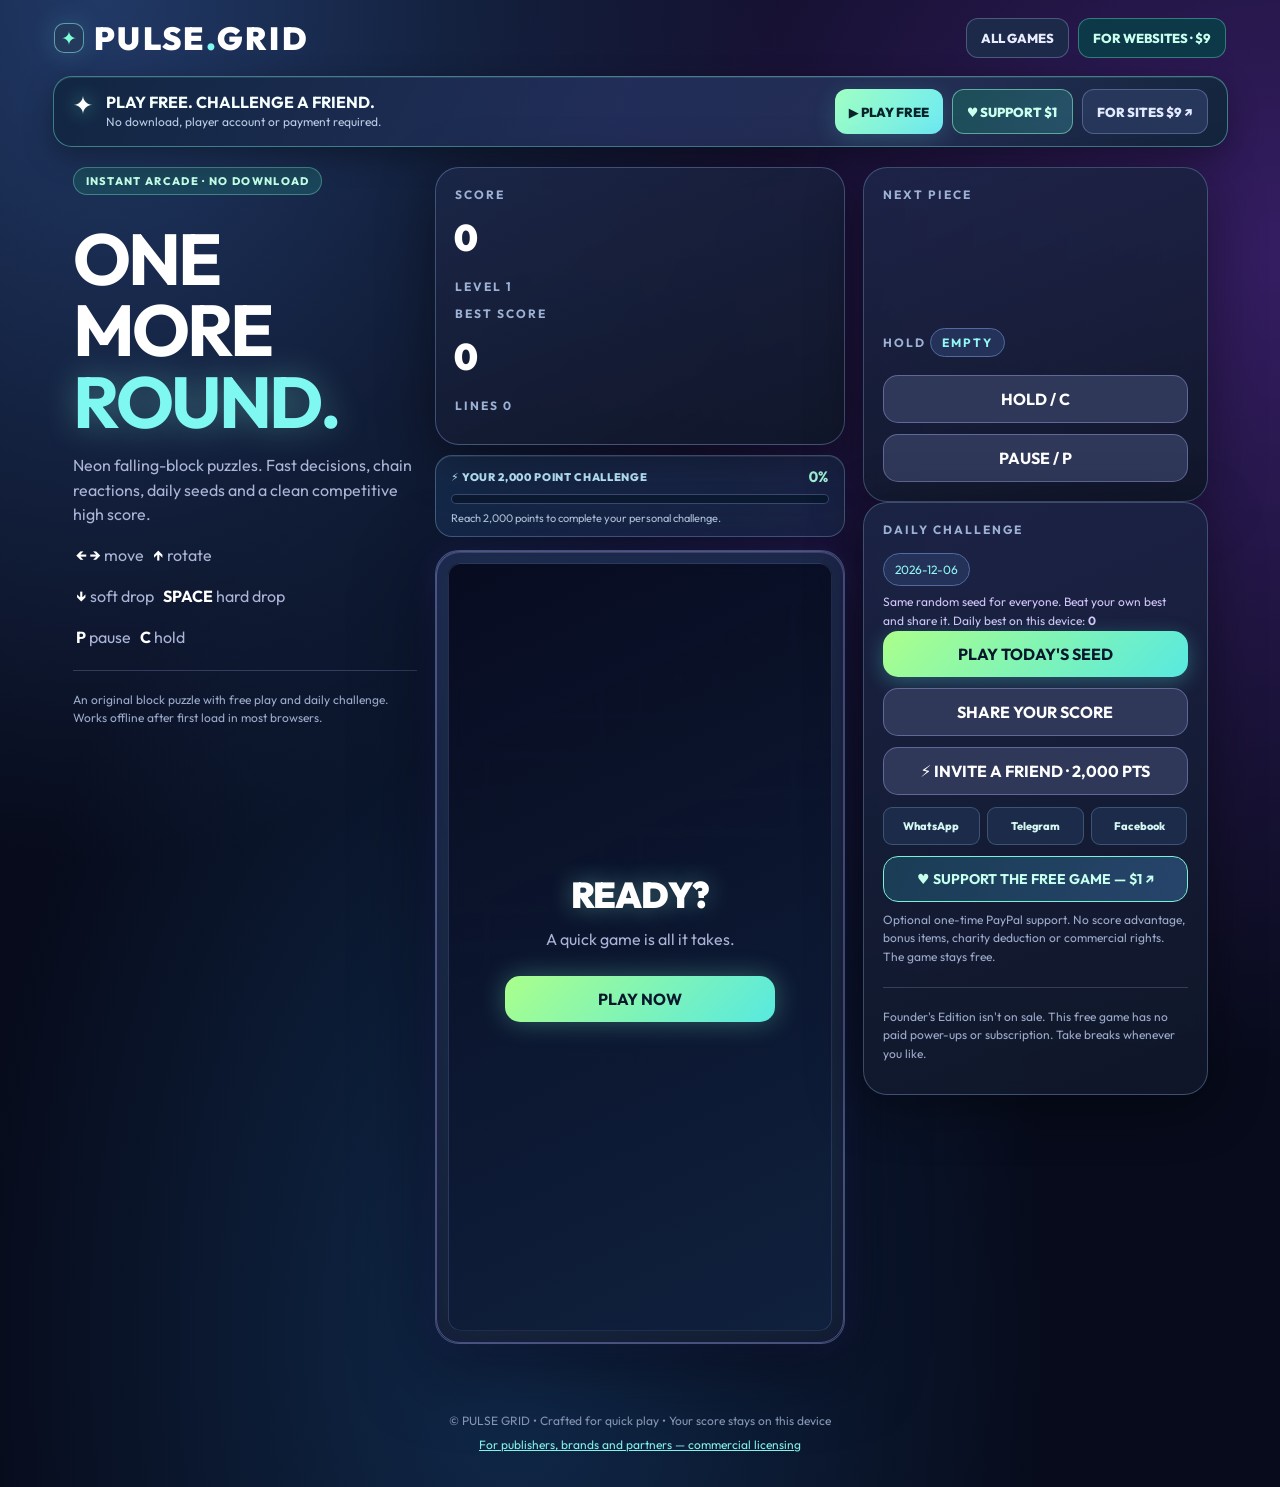
==== commit 57a2ad68: "PULSE GRID: restore visible mobile payments and add honest animated personal score progress" ====
--- a/pulse-grid/index.html
+++ b/pulse-grid/index.html
@@ -85,7 +85,32 @@
 .social-share-links a{flex:1 1 70px;display:inline-flex;justify-content:center;align-items:center;padding:8px 5px;min-height:38px;border-radius:9px;background:#1b2b49;color:#d4f6f1;text-decoration:none;border:1px solid #6387a975;font-size:11px;font-weight:800}
 .social-share-links a:hover{background:#274b61}
 .social-share-links a:focus-visible{outline:3px solid #feffbd;outline-offset:2px}
-</style></head><body><header class="site-header"><div class="brand-lock"><span class="brand-symbol" aria-hidden="true">✦</span><b>PULSE<span class="dot">.</span>GRID</b></div><nav class="header-actions" aria-label="Main navigation"><a class="nav-games" href="/arcade.html">ALL GAMES</a><a class="nav-business" href="/license-order.html?offer=pilot">FOR WEBSITES · $9</a></nav></header><section class="hero-offer" aria-label="Free game and optional support"><div class="hero-offer-copy"><span class="hero-offer-emblem" aria-hidden="true">✦</span><div><strong>PLAY FREE. CHALLENGE A FRIEND.</strong><small>No download, player account or payment required.</small></div></div><div class="hero-offer-actions"><a class="offer-btn pay" href="#play" aria-label="Go straight to the free playable game">▶ PLAY FREE</a><a class="offer-btn license" href="/license-order.html?offer=pilot">LICENSE FROM $9 ↗</a></div></section><main><aside class="intro"><span class="intro-badge">INSTANT ARCADE · NO DOWNLOAD</span><h1>ONE MORE<br><span>ROUND.</span></h1><p>Neon falling-block puzzles. Fast decisions, chain reactions, daily seeds and a clean competitive high score.</p><div class="how"><p><b>← →</b> move &nbsp; <b>↑</b> rotate</p><p><b>↓</b> soft drop &nbsp; <b>SPACE</b> hard drop</p><p><b>P</b> pause &nbsp; <b>C</b> hold</p></div><div class="line"></div><p class="tiny">An original block puzzle with free play and daily challenge. Works offline after first load in most browsers.</p></aside><section id="play"><div class="left side"><section><h2>SCORE</h2><div id="score" class="metric">0</div><h2>LEVEL <strong id="level">1</strong></h2></section><section><h2>BEST SCORE</h2><div id="best" class="metric">0</div><h2>LINES <strong id="lines">0</strong></h2></section></div><div class="well"><canvas id="board" width="320" height="640" aria-label="Falling blocks puzzle"></canvas><div id="clearEffects" aria-hidden="true"></div><div id="overlay"><h2 id="overTitle">READY?</h2><p id="overDesc">A quick game is all it takes.</p><div class="stack" style="width:min(270px,95%);margin-top:8px"><button id="start" class="btn primary">PLAY NOW</button><button id="shareOverlay" class="btn" hidden>CHALLENGE A FRIEND ↗</button><a id="supportOverlay" class="btn support" href="https://paypal.me/DANEFFRIMK/1USD" target="_blank" rel="noopener noreferrer" hidden aria-label="Optional 1 USD support for PULSE GRID via PayPal">♥ ENJOYED THE GAME? SUPPORT $1 ↗</a></div></div></div><div class="controls"><button id="left" aria-label="Move left">◀</button><button id="rot" aria-label="Rotate">⟳</button><button id="right" aria-label="Move right">▶</button><button id="drop" aria-label="Hard drop">⤓</button></div><div id="toast" aria-live="polite"></div></section><aside class="right"><div class="side"><h2>NEXT PIECE</h2><canvas id="next" width="120" height="110"></canvas><h2>HOLD <span id="held" class="chip">EMPTY</span></h2><div class="stack"><button id="hold" class="btn">HOLD / C</button><button id="pause" class="btn">PAUSE / P</button></div></div><div class="side full"><h2>DAILY CHALLENGE</h2><div id="daily"></div><p id="challengeBox" class="tiny" hidden></p><div class="stack"><button id="dailyStart" class="btn primary">PLAY TODAY'S SEED</button><button id="share" class="btn">SHARE YOUR SCORE</button><button id="invite" class="btn" aria-label="Invite a friend to try the 2000-point challenge">⚡ INVITE A FRIEND · 2,000 PTS</button><div class="social-share-links" aria-label="Share this free game voluntarily"><a href="https://wa.me/?text=Play%20PULSE%20GRID%20free%20in%20your%20browser.%20Can%20you%20score%202%2C000%3F%20No%20install%20or%20account.%0Ahttps%3A%2F%2Fpulse-grid-arcade.onrender.com%2F%3Fgoal%3D2000%26src%3Dfriend" target="_blank" rel="noopener noreferrer" aria-label="Share free 2000 point game challenge to a WhatsApp chat">WhatsApp</a><a href="https://t.me/share/url?url=https%3A%2F%2Fpulse-grid-arcade.onrender.com%2F%3Fgoal%3D2000%26src%3Dfriend&text=Play%20PULSE%20GRID%20free%20in%20your%20browser.%20Can%20you%20score%202%2C000%3F%20No%20install%20or%20account." target="_blank" rel="noopener noreferrer" aria-label="Share free 2000 point game challenge in Telegram">Telegram</a><a href="https://www.facebook.com/sharer/sharer.php?u=https%3A%2F%2Fpulse-grid-arcade.onrender.com%2F%3Fgoal%3D2000%26src%3Dfriend" target="_blank" rel="noopener noreferrer" aria-label="Share free 2000 point game challenge on Facebook">Facebook</a></div><a class="btn support" href="https://paypal.me/DANEFFRIMK/1USD" target="_blank" rel="noopener noreferrer" aria-label="Optional one-dollar PayPal support for PULSE GRID">♥ SUPPORT THE FREE GAME — $1 ↗</a></div><p class="tiny" style="margin:9px 0 0">Optional one-time PayPal support. No score advantage, bonus items, charity deduction or commercial rights. The game stays free.</p><div class="line"></div><p class="tiny">Founder's Edition isn't on sale. This free game has no paid power-ups or subscription. Take breaks whenever you like.</p></div></aside></main><footer>© PULSE GRID • Crafted for quick play • Your score stays on this device<br><a href="/partners.html" style="display:inline-block;margin-top:9px;color:#83f2e8">For publishers, brands and partners — commercial licensing</a></footer><script>
+
+/* pulse-progress-v3: honest progress feedback and mobile-first payment choices */
+.offer-btn.tip{background:linear-gradient(135deg,#1c4d57,#28516a);color:#caffee;border:1px solid #8cf8d48c}
+.offer-btn.tip:hover{box-shadow:0 0 18px #6bffe43d}
+.challenge-progress{background:linear-gradient(110deg,#162b4cdd,#1b2649dd);border:1px solid #7297ba7e;border-radius:17px;padding:11px 15px;margin:10px 0 13px;box-shadow:inset 0 1px 0 #ffffff17}
+.progress-caption{display:flex;justify-content:space-between;align-items:center;gap:7px;font-size:11px;font-weight:850;letter-spacing:.06em;color:#bceaff}
+.progress-caption strong{font-size:15px;font-variant-numeric:tabular-nums;color:#abffe3}
+.progress-track{height:10px;border-radius:99px;background:#0b1931;border:1px solid #7382b077;overflow:hidden;margin-top:8px;position:relative}
+.progress-fill{width:0%;height:100%;border-radius:99px;background:linear-gradient(90deg,#57e7f0,#a3ffa5);box-shadow:0 0 18px #65f3d899;transition:width .35s cubic-bezier(.2,.55,.3,1)}
+.progress-subtitle{font-size:11px;color:#b7cae3;margin:7px 0 0;line-height:1.3}
+.progress-complete{border-color:#98ffc6;box-shadow:0 0 23px #70ffc428;animation:progressGlow 1.3s ease-out}
+@keyframes progressGlow{0%{filter:brightness(1)}40%{filter:brightness(1.3)}100%{filter:brightness(1)}}
+@media(max-width:850px){.challenge-progress{width:100%;max-width:410px;margin:8px auto}}
+@media(max-width:520px){
+.hero-offer{display:block!important;padding:8px 10px!important;max-width:500px;margin:4px 12px 6px!important;border-radius:13px}
+.hero-offer-copy{display:none}
+.hero-offer-actions{display:grid;grid-template-columns:repeat(3,minmax(0,1fr));width:100%;gap:6px;flex-wrap:nowrap}
+.hero-offer-actions .offer-btn{font-size:11px;min-height:43px;padding:9px 3px;white-space:normal;text-align:center;line-height:1.25}
+.site-header{padding-bottom:5px}
+.challenge-progress{padding:8px 12px;margin:6px auto 10px}
+.progress-caption{font-size:10px}
+.progress-subtitle{font-size:10px}
+}
+@media(prefers-reduced-motion:reduce){.progress-fill{transition:none}.progress-complete{animation:none}}
+
+</style></head><body><header class="site-header"><div class="brand-lock"><span class="brand-symbol" aria-hidden="true">✦</span><b>PULSE<span class="dot">.</span>GRID</b></div><nav class="header-actions" aria-label="Main navigation"><a class="nav-games" href="/arcade.html">ALL GAMES</a><a class="nav-business" href="/license-order.html?offer=pilot">FOR WEBSITES · $9</a></nav></header><section class="hero-offer" aria-label="Free game and optional support"><div class="hero-offer-copy"><span class="hero-offer-emblem" aria-hidden="true">✦</span><div><strong>PLAY FREE. CHALLENGE A FRIEND.</strong><small>No download, player account or payment required.</small></div></div><div class="hero-offer-actions"><a class="offer-btn pay" href="#play" aria-label="Go straight to the free playable game">▶ PLAY FREE</a><a class="offer-btn tip" href="https://paypal.me/DANEFFRIMK/1USD" target="_blank" rel="noopener noreferrer" aria-label="Optional one dollar support, no game benefits">♥ SUPPORT $1</a><a class="offer-btn license" href="/license-order.html?offer=pilot" aria-label="Business license pilot from nine dollars, terms required before payment">FOR SITES $9 ↗</a></div></section><main><aside class="intro"><span class="intro-badge">INSTANT ARCADE · NO DOWNLOAD</span><h1>ONE MORE<br><span>ROUND.</span></h1><p>Neon falling-block puzzles. Fast decisions, chain reactions, daily seeds and a clean competitive high score.</p><div class="how"><p><b>← →</b> move &nbsp; <b>↑</b> rotate</p><p><b>↓</b> soft drop &nbsp; <b>SPACE</b> hard drop</p><p><b>P</b> pause &nbsp; <b>C</b> hold</p></div><div class="line"></div><p class="tiny">An original block puzzle with free play and daily challenge. Works offline after first load in most browsers.</p></aside><section id="play"><div class="left side"><section><h2>SCORE</h2><div id="score" class="metric">0</div><h2>LEVEL <strong id="level">1</strong></h2></section><section><h2>BEST SCORE</h2><div id="best" class="metric">0</div><h2>LINES <strong id="lines">0</strong></h2></section></div><section id="challengeProgress" class="challenge-progress" aria-label="Progress toward a personal score challenge"><div class="progress-caption"><span>⚡ YOUR 2,000 POINT CHALLENGE</span><strong id="goalPct">0%</strong></div><div class="progress-track" id="progressTrack" role="progressbar" aria-label="Points scored toward a 2,000 point personal challenge" aria-valuemin="0" aria-valuemax="2000" aria-valuenow="0"><div class="progress-fill" id="progressFill"></div></div><p id="goalStatus" class="progress-subtitle">Reach 2,000 points to complete your personal challenge.</p></section><div class="well"><canvas id="board" width="320" height="640" aria-label="Falling blocks puzzle"></canvas><div id="clearEffects" aria-hidden="true"></div><div id="overlay"><h2 id="overTitle">READY?</h2><p id="overDesc">A quick game is all it takes.</p><div class="stack" style="width:min(270px,95%);margin-top:8px"><button id="start" class="btn primary">PLAY NOW</button><button id="shareOverlay" class="btn" hidden>CHALLENGE A FRIEND ↗</button><a id="supportOverlay" class="btn support" href="https://paypal.me/DANEFFRIMK/1USD" target="_blank" rel="noopener noreferrer" hidden aria-label="Optional 1 USD support for PULSE GRID via PayPal">♥ ENJOYED THE GAME? SUPPORT $1 ↗</a></div></div></div><div class="controls"><button id="left" aria-label="Move left">◀</button><button id="rot" aria-label="Rotate">⟳</button><button id="right" aria-label="Move right">▶</button><button id="drop" aria-label="Hard drop">⤓</button></div><div id="toast" aria-live="polite"></div></section><aside class="right"><div class="side"><h2>NEXT PIECE</h2><canvas id="next" width="120" height="110"></canvas><h2>HOLD <span id="held" class="chip">EMPTY</span></h2><div class="stack"><button id="hold" class="btn">HOLD / C</button><button id="pause" class="btn">PAUSE / P</button></div></div><div class="side full"><h2>DAILY CHALLENGE</h2><div id="daily"></div><p id="challengeBox" class="tiny" hidden></p><div class="stack"><button id="dailyStart" class="btn primary">PLAY TODAY'S SEED</button><button id="share" class="btn">SHARE YOUR SCORE</button><button id="invite" class="btn" aria-label="Invite a friend to try the 2000-point challenge">⚡ INVITE A FRIEND · 2,000 PTS</button><div class="social-share-links" aria-label="Share this free game voluntarily"><a href="https://wa.me/?text=Play%20PULSE%20GRID%20free%20in%20your%20browser.%20Can%20you%20score%202%2C000%3F%20No%20install%20or%20account.%0Ahttps%3A%2F%2Fpulse-grid-arcade.onrender.com%2F%3Fgoal%3D2000%26src%3Dfriend" target="_blank" rel="noopener noreferrer" aria-label="Share free 2000 point game challenge to a WhatsApp chat">WhatsApp</a><a href="https://t.me/share/url?url=https%3A%2F%2Fpulse-grid-arcade.onrender.com%2F%3Fgoal%3D2000%26src%3Dfriend&text=Play%20PULSE%20GRID%20free%20in%20your%20browser.%20Can%20you%20score%202%2C000%3F%20No%20install%20or%20account." target="_blank" rel="noopener noreferrer" aria-label="Share free 2000 point game challenge in Telegram">Telegram</a><a href="https://www.facebook.com/sharer/sharer.php?u=https%3A%2F%2Fpulse-grid-arcade.onrender.com%2F%3Fgoal%3D2000%26src%3Dfriend" target="_blank" rel="noopener noreferrer" aria-label="Share free 2000 point game challenge on Facebook">Facebook</a></div><a class="btn support" href="https://paypal.me/DANEFFRIMK/1USD" target="_blank" rel="noopener noreferrer" aria-label="Optional one-dollar PayPal support for PULSE GRID">♥ SUPPORT THE FREE GAME — $1 ↗</a></div><p class="tiny" style="margin:9px 0 0">Optional one-time PayPal support. No score advantage, bonus items, charity deduction or commercial rights. The game stays free.</p><div class="line"></div><p class="tiny">Founder's Edition isn't on sale. This free game has no paid power-ups or subscription. Take breaks whenever you like.</p></div></aside></main><footer>© PULSE GRID • Crafted for quick play • Your score stays on this device<br><a href="/partners.html" style="display:inline-block;margin-top:9px;color:#83f2e8">For publishers, brands and partners — commercial licensing</a></footer><script>
 // Local scores are optional: keep the game playable in private browsing and
 // storage-restricted environments (no account or server-side storage).
 function storageGet(key){try{return window.localStorage.getItem(key)}catch(e){return null}}
@@ -125,18 +150,36 @@
 function drop(){if(!active||paused)return;let n=0;while(!coll(cur,0,1)){cur.y++;n++}score+=n*2;lock()}
 function soft(){if(!active||paused)return;if(!coll(cur,0,1)){cur.y++;score++;update()}else lock()}
 function hold(){if(!active||paused||heldUsed)return;const old=cur.k;if(stored<0){stored=old;newPiece()}else{cur={k:stored,m:shapes[stored].map(r=>[...r]),x:3,y:-1};stored=old;if(coll(cur)){end()}}heldUsed=true;$('held').textContent=stored<0?'EMPTY':['I','O','T','S','Z','J','L'][stored]}
-function update(){$('score').textContent=score.toLocaleString();$('lines').textContent=lines;$('level').textContent=level}
+let goalAnnounced=false;
+function update(){
+ $('score').textContent=score.toLocaleString();
+ $('lines').textContent=lines;
+ $('level').textContent=level;
+ const progress=Math.min(2000,Math.max(0,score));
+ const percent=Math.min(100,Math.round(progress/20));
+ $('progressFill').style.width=percent+'%';
+ $('goalPct').textContent=percent+'%';
+ $('progressTrack').setAttribute('aria-valuenow',String(progress));
+ $('goalStatus').textContent=score>=2000?'Goal reached! Keep playing if you want.':(2000-progress).toLocaleString()+' points to your personal goal.';
+ if(score>=2000&&!goalAnnounced){
+   goalAnnounced=true;
+   if(active)flash('PERSONAL GOAL COMPLETE!');
+   $('challengeProgress').classList.add('progress-complete');
+ }
+}
 function rounded(g,x,y,s,r){g.beginPath();g.roundRect(x,y,s,s,r);g.fill()}
 function square(g,x,y,s,k,alpha=1){g.save();g.globalAlpha=alpha;g.fillStyle=palette[k];g.shadowColor=palette[k];g.shadowBlur=s*.35;rounded(g,x+2,y+2,s-4,5);g.shadowBlur=0;g.fillStyle='#ffffff65';g.fillRect(x+6,y+5,s-12,3);g.fillStyle='#09142755';g.fillRect(x+5,y+s-10,s-10,4);g.restore()}
 function paint(){cx.fillStyle='#0b1026';cx.fillRect(0,0,320,640);cx.lineWidth=1;cx.strokeStyle='#ffffff0b';for(let x=0;x<=W;x++){cx.beginPath();cx.moveTo(x*C,0);cx.lineTo(x*C,H*C);cx.stroke()}for(let y=0;y<=H;y++){cx.beginPath();cx.moveTo(0,y*C);cx.lineTo(W*C,y*C);cx.stroke()}grid.forEach((r,y)=>r.forEach((k,x)=>{if(k>=0)square(cx,x*C,y*C,C,k)}));if(cur&&active){let gy=cur.y;while(!coll({...cur,y:gy},0,1))gy++;cur.m.forEach((r,y)=>r.forEach((v,x)=>{if(v&&gy+y>=0)square(cx,(cur.x+x)*C,(gy+y)*C,C,cur.k,.19)}));cur.m.forEach((r,y)=>r.forEach((v,x)=>{if(v&&cur.y+y>=0)square(cx,(cur.x+x)*C,(cur.y+y)*C,C,cur.k)}))}}
 function paintNext(){nx.clearRect(0,0,120,110);if(!next)return;const m=next.m,s=26,offx=(120-m[0].length*s)/2,offy=(110-m.length*s)/2;m.forEach((r,y)=>r.forEach((v,x)=>{if(v)square(nx,offx+x*s,offy+y*s,s,next.k)}))}
 function overlay(title,desc,button){$('overTitle').textContent=title;$('overDesc').textContent=desc;$('start').textContent=button;$('overlay').hidden=false}
 function end(){active=false;cancelAnimationFrame(raf);if(score>best){best=score;storageSet('pulsegrid-best',best);$('best').textContent=best.toLocaleString()}if(dailyMode){const key='pulsegrid-daily-'+new Date().toISOString().slice(0,10);if(score>Number(storageGet(key)||0))storageSet(key,score)}overlay('GAME OVER','Score: '+score.toLocaleString()+' • '+lines+' lines','PLAY AGAIN');$('shareOverlay').hidden=false;$('supportOverlay').hidden=false}
-function start(mode=dailyMode){dailyMode=mode;seed=Number(new Date().toISOString().slice(0,10).replaceAll('-',''))>>>0;grid=Array.from({length:H},()=>Array(W).fill(-1));score=0;level=1;lines=0;cur=null;next=null;stored=-1;heldUsed=false;bag=[];active=true;paused=false;last=performance.now();acc=0;$('held').textContent='EMPTY';$('overlay').hidden=true;$('shareOverlay').hidden=true;$('supportOverlay').hidden=true;update();newPiece();cancelAnimationFrame(raf);raf=requestAnimationFrame(loop)}
+function start(mode=dailyMode){dailyMode=mode;seed=Number(new Date().toISOString().slice(0,10).replaceAll('-',''))>>>0;grid=Array.from({length:H},()=>Array(W).fill(-1));score=0;level=1;lines=0;goalAnnounced=false;$('challengeProgress').classList.remove('progress-complete');cur=null;next=null;stored=-1;heldUsed=false;bag=[];active=true;paused=false;last=performance.now();acc=0;$('held').textContent='EMPTY';$('overlay').hidden=true;$('shareOverlay').hidden=true;$('supportOverlay').hidden=true;update();newPiece();cancelAnimationFrame(raf);raf=requestAnimationFrame(loop)}
 function loop(t){const delta=Math.min(t-last,100);last=t;if(active&&!paused){acc+=delta;if(acc>Math.max(85,850*Math.pow(.84,level-1))){step();acc=0}}paint();if(active)raf=requestAnimationFrame(loop)}
 function pause(){if(!active)return;paused=!paused;if(paused){cancelAnimationFrame(raf);overlay('PAUSED','Keep your focus. Resume when ready.','RESUME');$('shareOverlay').hidden=true;$('supportOverlay').hidden=true}else{$('overlay').hidden=true;last=performance.now();raf=requestAnimationFrame(loop)}}
 function flash(msg){$('toast').textContent=msg;clearTimeout(flash.t);flash.t=setTimeout(()=>$('toast').textContent='',1000)}
 $('start').onclick=()=>paused?pause():start();$('dailyStart').onclick=()=>start(true);$('hold').onclick=hold;$('pause').onclick=pause;$('left').onclick=()=>{move(-1);paint()};$('right').onclick=()=>{move(1);paint()};$('rot').onclick=()=>{rotate();paint()};$('drop').onclick=()=>{drop();paint()};
+// Do not silently lose a run when players switch apps or take a call.
+document.addEventListener('visibilitychange',()=>{if(document.hidden&&active&&!paused)pause()});
 document.addEventListener('keydown',e=>{if(['ArrowLeft','ArrowRight','ArrowDown','ArrowUp','Space'].includes(e.code))e.preventDefault();if(e.repeat&&['Space','KeyC','KeyP','ArrowUp'].includes(e.code))return;switch(e.code){case'ArrowLeft':case'KeyA':move(-1);break;case'ArrowRight':case'KeyD':move(1);break;case'ArrowUp':case'KeyW':rotate();break;case'ArrowDown':case'KeyS':soft();break;case'Space':drop();break;case'KeyC':hold();break;case'KeyP':pause();break}paint()});
 let startX=0,startY=0;cv.addEventListener('touchstart',e=>{startX=e.touches[0].clientX;startY=e.touches[0].clientY},{passive:true});cv.addEventListener('touchend',e=>{const dx=e.changedTouches[0].clientX-startX,dy=e.changedTouches[0].clientY-startY;if(Math.abs(dx)>35&&Math.abs(dx)>Math.abs(dy)){move(dx>0?1:-1)}else if(dy>45){drop()}else rotate();paint()},{passive:true});
 const date=new Date().toISOString().slice(0,10);$('daily').innerHTML='<span class="chip">'+date+'</span><br>Same random seed for everyone. Beat your own best and share it. Daily best on this device: <b>'+Number(storageGet('pulsegrid-daily-'+date)||0).toLocaleString()+'</b>';
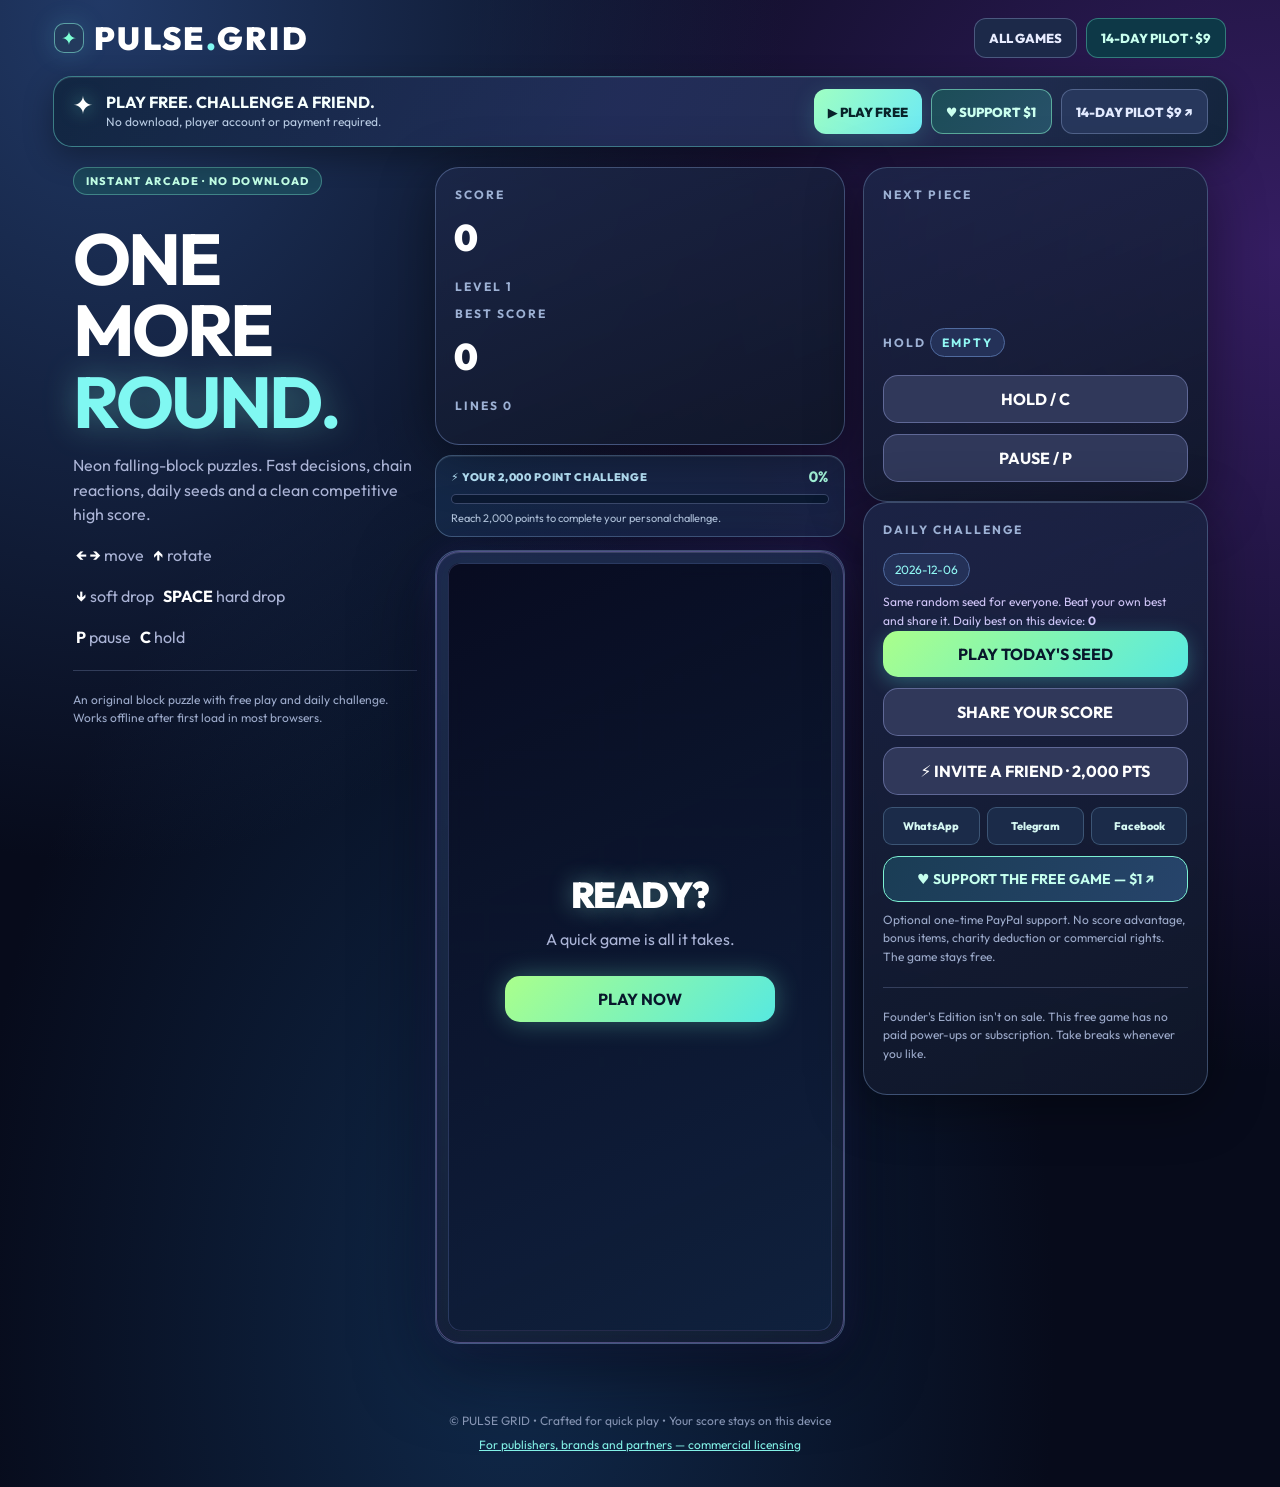
==== commit 9e4c1f55: "Label $9 commercial pilot clearly as 14-day trial on game landing" ====
--- a/pulse-grid/index.html
+++ b/pulse-grid/index.html
@@ -110,7 +110,7 @@
 }
 @media(prefers-reduced-motion:reduce){.progress-fill{transition:none}.progress-complete{animation:none}}
 
-</style></head><body><header class="site-header"><div class="brand-lock"><span class="brand-symbol" aria-hidden="true">✦</span><b>PULSE<span class="dot">.</span>GRID</b></div><nav class="header-actions" aria-label="Main navigation"><a class="nav-games" href="/arcade.html">ALL GAMES</a><a class="nav-business" href="/license-order.html?offer=pilot">FOR WEBSITES · $9</a></nav></header><section class="hero-offer" aria-label="Free game and optional support"><div class="hero-offer-copy"><span class="hero-offer-emblem" aria-hidden="true">✦</span><div><strong>PLAY FREE. CHALLENGE A FRIEND.</strong><small>No download, player account or payment required.</small></div></div><div class="hero-offer-actions"><a class="offer-btn pay" href="#play" aria-label="Go straight to the free playable game">▶ PLAY FREE</a><a class="offer-btn tip" href="https://paypal.me/DANEFFRIMK/1USD" target="_blank" rel="noopener noreferrer" aria-label="Optional one dollar support, no game benefits">♥ SUPPORT $1</a><a class="offer-btn license" href="/license-order.html?offer=pilot" aria-label="Business license pilot from nine dollars, terms required before payment">FOR SITES $9 ↗</a></div></section><main><aside class="intro"><span class="intro-badge">INSTANT ARCADE · NO DOWNLOAD</span><h1>ONE MORE<br><span>ROUND.</span></h1><p>Neon falling-block puzzles. Fast decisions, chain reactions, daily seeds and a clean competitive high score.</p><div class="how"><p><b>← →</b> move &nbsp; <b>↑</b> rotate</p><p><b>↓</b> soft drop &nbsp; <b>SPACE</b> hard drop</p><p><b>P</b> pause &nbsp; <b>C</b> hold</p></div><div class="line"></div><p class="tiny">An original block puzzle with free play and daily challenge. Works offline after first load in most browsers.</p></aside><section id="play"><div class="left side"><section><h2>SCORE</h2><div id="score" class="metric">0</div><h2>LEVEL <strong id="level">1</strong></h2></section><section><h2>BEST SCORE</h2><div id="best" class="metric">0</div><h2>LINES <strong id="lines">0</strong></h2></section></div><section id="challengeProgress" class="challenge-progress" aria-label="Progress toward a personal score challenge"><div class="progress-caption"><span>⚡ YOUR 2,000 POINT CHALLENGE</span><strong id="goalPct">0%</strong></div><div class="progress-track" id="progressTrack" role="progressbar" aria-label="Points scored toward a 2,000 point personal challenge" aria-valuemin="0" aria-valuemax="2000" aria-valuenow="0"><div class="progress-fill" id="progressFill"></div></div><p id="goalStatus" class="progress-subtitle">Reach 2,000 points to complete your personal challenge.</p></section><div class="well"><canvas id="board" width="320" height="640" aria-label="Falling blocks puzzle"></canvas><div id="clearEffects" aria-hidden="true"></div><div id="overlay"><h2 id="overTitle">READY?</h2><p id="overDesc">A quick game is all it takes.</p><div class="stack" style="width:min(270px,95%);margin-top:8px"><button id="start" class="btn primary">PLAY NOW</button><button id="shareOverlay" class="btn" hidden>CHALLENGE A FRIEND ↗</button><a id="supportOverlay" class="btn support" href="https://paypal.me/DANEFFRIMK/1USD" target="_blank" rel="noopener noreferrer" hidden aria-label="Optional 1 USD support for PULSE GRID via PayPal">♥ ENJOYED THE GAME? SUPPORT $1 ↗</a></div></div></div><div class="controls"><button id="left" aria-label="Move left">◀</button><button id="rot" aria-label="Rotate">⟳</button><button id="right" aria-label="Move right">▶</button><button id="drop" aria-label="Hard drop">⤓</button></div><div id="toast" aria-live="polite"></div></section><aside class="right"><div class="side"><h2>NEXT PIECE</h2><canvas id="next" width="120" height="110"></canvas><h2>HOLD <span id="held" class="chip">EMPTY</span></h2><div class="stack"><button id="hold" class="btn">HOLD / C</button><button id="pause" class="btn">PAUSE / P</button></div></div><div class="side full"><h2>DAILY CHALLENGE</h2><div id="daily"></div><p id="challengeBox" class="tiny" hidden></p><div class="stack"><button id="dailyStart" class="btn primary">PLAY TODAY'S SEED</button><button id="share" class="btn">SHARE YOUR SCORE</button><button id="invite" class="btn" aria-label="Invite a friend to try the 2000-point challenge">⚡ INVITE A FRIEND · 2,000 PTS</button><div class="social-share-links" aria-label="Share this free game voluntarily"><a href="https://wa.me/?text=Play%20PULSE%20GRID%20free%20in%20your%20browser.%20Can%20you%20score%202%2C000%3F%20No%20install%20or%20account.%0Ahttps%3A%2F%2Fpulse-grid-arcade.onrender.com%2F%3Fgoal%3D2000%26src%3Dfriend" target="_blank" rel="noopener noreferrer" aria-label="Share free 2000 point game challenge to a WhatsApp chat">WhatsApp</a><a href="https://t.me/share/url?url=https%3A%2F%2Fpulse-grid-arcade.onrender.com%2F%3Fgoal%3D2000%26src%3Dfriend&text=Play%20PULSE%20GRID%20free%20in%20your%20browser.%20Can%20you%20score%202%2C000%3F%20No%20install%20or%20account." target="_blank" rel="noopener noreferrer" aria-label="Share free 2000 point game challenge in Telegram">Telegram</a><a href="https://www.facebook.com/sharer/sharer.php?u=https%3A%2F%2Fpulse-grid-arcade.onrender.com%2F%3Fgoal%3D2000%26src%3Dfriend" target="_blank" rel="noopener noreferrer" aria-label="Share free 2000 point game challenge on Facebook">Facebook</a></div><a class="btn support" href="https://paypal.me/DANEFFRIMK/1USD" target="_blank" rel="noopener noreferrer" aria-label="Optional one-dollar PayPal support for PULSE GRID">♥ SUPPORT THE FREE GAME — $1 ↗</a></div><p class="tiny" style="margin:9px 0 0">Optional one-time PayPal support. No score advantage, bonus items, charity deduction or commercial rights. The game stays free.</p><div class="line"></div><p class="tiny">Founder's Edition isn't on sale. This free game has no paid power-ups or subscription. Take breaks whenever you like.</p></div></aside></main><footer>© PULSE GRID • Crafted for quick play • Your score stays on this device<br><a href="/partners.html" style="display:inline-block;margin-top:9px;color:#83f2e8">For publishers, brands and partners — commercial licensing</a></footer><script>
+</style></head><body><header class="site-header"><div class="brand-lock"><span class="brand-symbol" aria-hidden="true">✦</span><b>PULSE<span class="dot">.</span>GRID</b></div><nav class="header-actions" aria-label="Main navigation"><a class="nav-games" href="/arcade.html">ALL GAMES</a><a class="nav-business" href="/license-order.html?offer=pilot">14-DAY PILOT · $9</a></nav></header><section class="hero-offer" aria-label="Free game and optional support"><div class="hero-offer-copy"><span class="hero-offer-emblem" aria-hidden="true">✦</span><div><strong>PLAY FREE. CHALLENGE A FRIEND.</strong><small>No download, player account or payment required.</small></div></div><div class="hero-offer-actions"><a class="offer-btn pay" href="#play" aria-label="Go straight to the free playable game">▶ PLAY FREE</a><a class="offer-btn tip" href="https://paypal.me/DANEFFRIMK/1USD" target="_blank" rel="noopener noreferrer" aria-label="Optional one dollar support, no game benefits">♥ SUPPORT $1</a><a class="offer-btn license" href="/license-order.html?offer=pilot" aria-label="Business license pilot from nine dollars, terms required before payment">14-DAY PILOT $9 ↗</a></div></section><main><aside class="intro"><span class="intro-badge">INSTANT ARCADE · NO DOWNLOAD</span><h1>ONE MORE<br><span>ROUND.</span></h1><p>Neon falling-block puzzles. Fast decisions, chain reactions, daily seeds and a clean competitive high score.</p><div class="how"><p><b>← →</b> move &nbsp; <b>↑</b> rotate</p><p><b>↓</b> soft drop &nbsp; <b>SPACE</b> hard drop</p><p><b>P</b> pause &nbsp; <b>C</b> hold</p></div><div class="line"></div><p class="tiny">An original block puzzle with free play and daily challenge. Works offline after first load in most browsers.</p></aside><section id="play"><div class="left side"><section><h2>SCORE</h2><div id="score" class="metric">0</div><h2>LEVEL <strong id="level">1</strong></h2></section><section><h2>BEST SCORE</h2><div id="best" class="metric">0</div><h2>LINES <strong id="lines">0</strong></h2></section></div><section id="challengeProgress" class="challenge-progress" aria-label="Progress toward a personal score challenge"><div class="progress-caption"><span>⚡ YOUR 2,000 POINT CHALLENGE</span><strong id="goalPct">0%</strong></div><div class="progress-track" id="progressTrack" role="progressbar" aria-label="Points scored toward a 2,000 point personal challenge" aria-valuemin="0" aria-valuemax="2000" aria-valuenow="0"><div class="progress-fill" id="progressFill"></div></div><p id="goalStatus" class="progress-subtitle">Reach 2,000 points to complete your personal challenge.</p></section><div class="well"><canvas id="board" width="320" height="640" aria-label="Falling blocks puzzle"></canvas><div id="clearEffects" aria-hidden="true"></div><div id="overlay"><h2 id="overTitle">READY?</h2><p id="overDesc">A quick game is all it takes.</p><div class="stack" style="width:min(270px,95%);margin-top:8px"><button id="start" class="btn primary">PLAY NOW</button><button id="shareOverlay" class="btn" hidden>CHALLENGE A FRIEND ↗</button><a id="supportOverlay" class="btn support" href="https://paypal.me/DANEFFRIMK/1USD" target="_blank" rel="noopener noreferrer" hidden aria-label="Optional 1 USD support for PULSE GRID via PayPal">♥ ENJOYED THE GAME? SUPPORT $1 ↗</a></div></div></div><div class="controls"><button id="left" aria-label="Move left">◀</button><button id="rot" aria-label="Rotate">⟳</button><button id="right" aria-label="Move right">▶</button><button id="drop" aria-label="Hard drop">⤓</button></div><div id="toast" aria-live="polite"></div></section><aside class="right"><div class="side"><h2>NEXT PIECE</h2><canvas id="next" width="120" height="110"></canvas><h2>HOLD <span id="held" class="chip">EMPTY</span></h2><div class="stack"><button id="hold" class="btn">HOLD / C</button><button id="pause" class="btn">PAUSE / P</button></div></div><div class="side full"><h2>DAILY CHALLENGE</h2><div id="daily"></div><p id="challengeBox" class="tiny" hidden></p><div class="stack"><button id="dailyStart" class="btn primary">PLAY TODAY'S SEED</button><button id="share" class="btn">SHARE YOUR SCORE</button><button id="invite" class="btn" aria-label="Invite a friend to try the 2000-point challenge">⚡ INVITE A FRIEND · 2,000 PTS</button><div class="social-share-links" aria-label="Share this free game voluntarily"><a href="https://wa.me/?text=Play%20PULSE%20GRID%20free%20in%20your%20browser.%20Can%20you%20score%202%2C000%3F%20No%20install%20or%20account.%0Ahttps%3A%2F%2Fpulse-grid-arcade.onrender.com%2F%3Fgoal%3D2000%26src%3Dfriend" target="_blank" rel="noopener noreferrer" aria-label="Share free 2000 point game challenge to a WhatsApp chat">WhatsApp</a><a href="https://t.me/share/url?url=https%3A%2F%2Fpulse-grid-arcade.onrender.com%2F%3Fgoal%3D2000%26src%3Dfriend&text=Play%20PULSE%20GRID%20free%20in%20your%20browser.%20Can%20you%20score%202%2C000%3F%20No%20install%20or%20account." target="_blank" rel="noopener noreferrer" aria-label="Share free 2000 point game challenge in Telegram">Telegram</a><a href="https://www.facebook.com/sharer/sharer.php?u=https%3A%2F%2Fpulse-grid-arcade.onrender.com%2F%3Fgoal%3D2000%26src%3Dfriend" target="_blank" rel="noopener noreferrer" aria-label="Share free 2000 point game challenge on Facebook">Facebook</a></div><a class="btn support" href="https://paypal.me/DANEFFRIMK/1USD" target="_blank" rel="noopener noreferrer" aria-label="Optional one-dollar PayPal support for PULSE GRID">♥ SUPPORT THE FREE GAME — $1 ↗</a></div><p class="tiny" style="margin:9px 0 0">Optional one-time PayPal support. No score advantage, bonus items, charity deduction or commercial rights. The game stays free.</p><div class="line"></div><p class="tiny">Founder's Edition isn't on sale. This free game has no paid power-ups or subscription. Take breaks whenever you like.</p></div></aside></main><footer>© PULSE GRID • Crafted for quick play • Your score stays on this device<br><a href="/partners.html" style="display:inline-block;margin-top:9px;color:#83f2e8">For publishers, brands and partners — commercial licensing</a></footer><script>
 // Local scores are optional: keep the game playable in private browsing and
 // storage-restricted environments (no account or server-side storage).
 function storageGet(key){try{return window.localStorage.getItem(key)}catch(e){return null}}
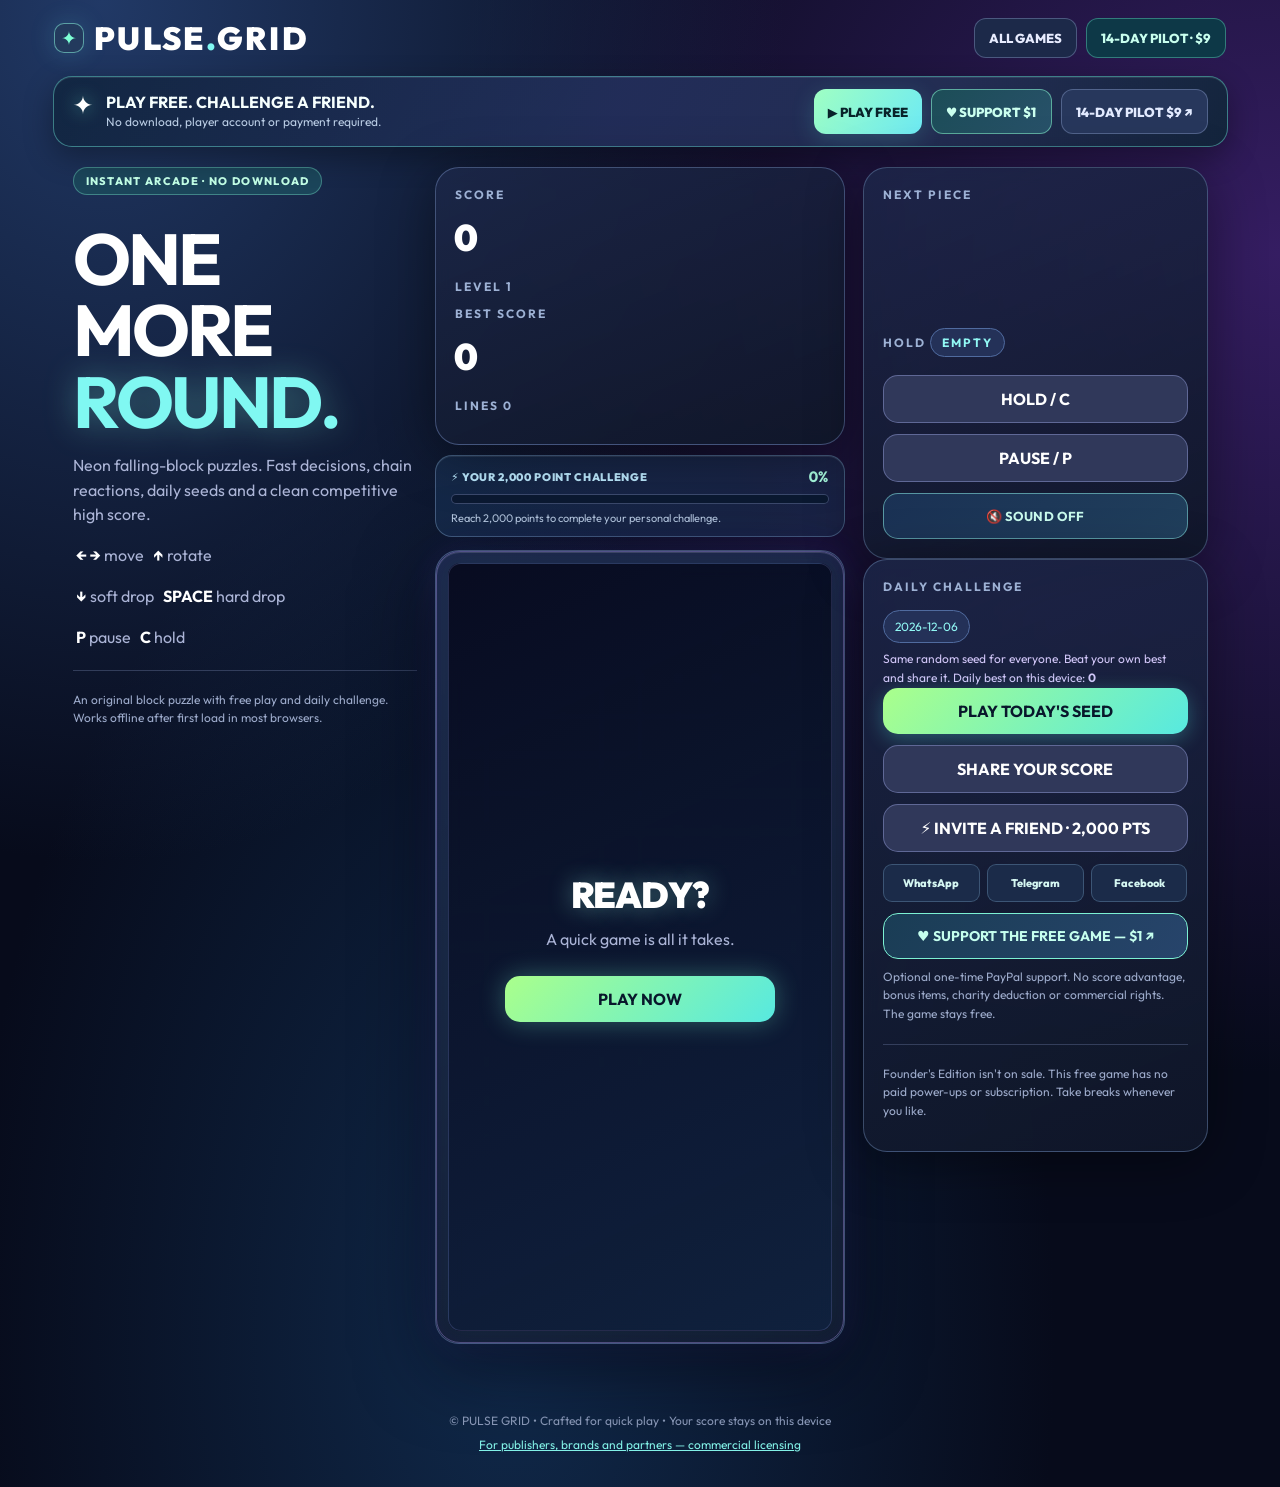
==== commit 944077b1: "PULSE GRID: optional synthesized sound effects with accessible mute control" ====
--- a/pulse-grid/index.html
+++ b/pulse-grid/index.html
@@ -110,7 +110,12 @@
 }
 @media(prefers-reduced-motion:reduce){.progress-fill{transition:none}.progress-complete{animation:none}}
 
-</style></head><body><header class="site-header"><div class="brand-lock"><span class="brand-symbol" aria-hidden="true">✦</span><b>PULSE<span class="dot">.</span>GRID</b></div><nav class="header-actions" aria-label="Main navigation"><a class="nav-games" href="/arcade.html">ALL GAMES</a><a class="nav-business" href="/license-order.html?offer=pilot">14-DAY PILOT · $9</a></nav></header><section class="hero-offer" aria-label="Free game and optional support"><div class="hero-offer-copy"><span class="hero-offer-emblem" aria-hidden="true">✦</span><div><strong>PLAY FREE. CHALLENGE A FRIEND.</strong><small>No download, player account or payment required.</small></div></div><div class="hero-offer-actions"><a class="offer-btn pay" href="#play" aria-label="Go straight to the free playable game">▶ PLAY FREE</a><a class="offer-btn tip" href="https://paypal.me/DANEFFRIMK/1USD" target="_blank" rel="noopener noreferrer" aria-label="Optional one dollar support, no game benefits">♥ SUPPORT $1</a><a class="offer-btn license" href="/license-order.html?offer=pilot" aria-label="Business license pilot from nine dollars, terms required before payment">14-DAY PILOT $9 ↗</a></div></section><main><aside class="intro"><span class="intro-badge">INSTANT ARCADE · NO DOWNLOAD</span><h1>ONE MORE<br><span>ROUND.</span></h1><p>Neon falling-block puzzles. Fast decisions, chain reactions, daily seeds and a clean competitive high score.</p><div class="how"><p><b>← →</b> move &nbsp; <b>↑</b> rotate</p><p><b>↓</b> soft drop &nbsp; <b>SPACE</b> hard drop</p><p><b>P</b> pause &nbsp; <b>C</b> hold</p></div><div class="line"></div><p class="tiny">An original block puzzle with free play and daily challenge. Works offline after first load in most browsers.</p></aside><section id="play"><div class="left side"><section><h2>SCORE</h2><div id="score" class="metric">0</div><h2>LEVEL <strong id="level">1</strong></h2></section><section><h2>BEST SCORE</h2><div id="best" class="metric">0</div><h2>LINES <strong id="lines">0</strong></h2></section></div><section id="challengeProgress" class="challenge-progress" aria-label="Progress toward a personal score challenge"><div class="progress-caption"><span>⚡ YOUR 2,000 POINT CHALLENGE</span><strong id="goalPct">0%</strong></div><div class="progress-track" id="progressTrack" role="progressbar" aria-label="Points scored toward a 2,000 point personal challenge" aria-valuemin="0" aria-valuemax="2000" aria-valuenow="0"><div class="progress-fill" id="progressFill"></div></div><p id="goalStatus" class="progress-subtitle">Reach 2,000 points to complete your personal challenge.</p></section><div class="well"><canvas id="board" width="320" height="640" aria-label="Falling blocks puzzle"></canvas><div id="clearEffects" aria-hidden="true"></div><div id="overlay"><h2 id="overTitle">READY?</h2><p id="overDesc">A quick game is all it takes.</p><div class="stack" style="width:min(270px,95%);margin-top:8px"><button id="start" class="btn primary">PLAY NOW</button><button id="shareOverlay" class="btn" hidden>CHALLENGE A FRIEND ↗</button><a id="supportOverlay" class="btn support" href="https://paypal.me/DANEFFRIMK/1USD" target="_blank" rel="noopener noreferrer" hidden aria-label="Optional 1 USD support for PULSE GRID via PayPal">♥ ENJOYED THE GAME? SUPPORT $1 ↗</a></div></div></div><div class="controls"><button id="left" aria-label="Move left">◀</button><button id="rot" aria-label="Rotate">⟳</button><button id="right" aria-label="Move right">▶</button><button id="drop" aria-label="Hard drop">⤓</button></div><div id="toast" aria-live="polite"></div></section><aside class="right"><div class="side"><h2>NEXT PIECE</h2><canvas id="next" width="120" height="110"></canvas><h2>HOLD <span id="held" class="chip">EMPTY</span></h2><div class="stack"><button id="hold" class="btn">HOLD / C</button><button id="pause" class="btn">PAUSE / P</button></div></div><div class="side full"><h2>DAILY CHALLENGE</h2><div id="daily"></div><p id="challengeBox" class="tiny" hidden></p><div class="stack"><button id="dailyStart" class="btn primary">PLAY TODAY'S SEED</button><button id="share" class="btn">SHARE YOUR SCORE</button><button id="invite" class="btn" aria-label="Invite a friend to try the 2000-point challenge">⚡ INVITE A FRIEND · 2,000 PTS</button><div class="social-share-links" aria-label="Share this free game voluntarily"><a href="https://wa.me/?text=Play%20PULSE%20GRID%20free%20in%20your%20browser.%20Can%20you%20score%202%2C000%3F%20No%20install%20or%20account.%0Ahttps%3A%2F%2Fpulse-grid-arcade.onrender.com%2F%3Fgoal%3D2000%26src%3Dfriend" target="_blank" rel="noopener noreferrer" aria-label="Share free 2000 point game challenge to a WhatsApp chat">WhatsApp</a><a href="https://t.me/share/url?url=https%3A%2F%2Fpulse-grid-arcade.onrender.com%2F%3Fgoal%3D2000%26src%3Dfriend&text=Play%20PULSE%20GRID%20free%20in%20your%20browser.%20Can%20you%20score%202%2C000%3F%20No%20install%20or%20account." target="_blank" rel="noopener noreferrer" aria-label="Share free 2000 point game challenge in Telegram">Telegram</a><a href="https://www.facebook.com/sharer/sharer.php?u=https%3A%2F%2Fpulse-grid-arcade.onrender.com%2F%3Fgoal%3D2000%26src%3Dfriend" target="_blank" rel="noopener noreferrer" aria-label="Share free 2000 point game challenge on Facebook">Facebook</a></div><a class="btn support" href="https://paypal.me/DANEFFRIMK/1USD" target="_blank" rel="noopener noreferrer" aria-label="Optional one-dollar PayPal support for PULSE GRID">♥ SUPPORT THE FREE GAME — $1 ↗</a></div><p class="tiny" style="margin:9px 0 0">Optional one-time PayPal support. No score advantage, bonus items, charity deduction or commercial rights. The game stays free.</p><div class="line"></div><p class="tiny">Founder's Edition isn't on sale. This free game has no paid power-ups or subscription. Take breaks whenever you like.</p></div></aside></main><footer>© PULSE GRID • Crafted for quick play • Your score stays on this device<br><a href="/partners.html" style="display:inline-block;margin-top:9px;color:#83f2e8">For publishers, brands and partners — commercial licensing</a></footer><script>
+
+/* Optional native oscillator audio: never autoplay */
+.sound-toggle{border-color:#89e7e18a;background:linear-gradient(135deg,#1a3154,#203f5c);color:#c9fbed;font-size:13px;letter-spacing:.04em}
+.sound-toggle[aria-pressed="true"]{background:linear-gradient(125deg,#175045,#214a58);border-color:#97ffcd;color:#e7fff2}
+.sound-toggle:focus-visible{outline:3px solid #faff9c;outline-offset:3px}
+</style></head><body><header class="site-header"><div class="brand-lock"><span class="brand-symbol" aria-hidden="true">✦</span><b>PULSE<span class="dot">.</span>GRID</b></div><nav class="header-actions" aria-label="Main navigation"><a class="nav-games" href="/arcade.html">ALL GAMES</a><a class="nav-business" href="/license-order.html?offer=pilot">14-DAY PILOT · $9</a></nav></header><section class="hero-offer" aria-label="Free game and optional support"><div class="hero-offer-copy"><span class="hero-offer-emblem" aria-hidden="true">✦</span><div><strong>PLAY FREE. CHALLENGE A FRIEND.</strong><small>No download, player account or payment required.</small></div></div><div class="hero-offer-actions"><a class="offer-btn pay" href="#play" aria-label="Go straight to the free playable game">▶ PLAY FREE</a><a class="offer-btn tip" href="https://paypal.me/DANEFFRIMK/1USD" target="_blank" rel="noopener noreferrer" aria-label="Optional one dollar support, no game benefits">♥ SUPPORT $1</a><a class="offer-btn license" href="/license-order.html?offer=pilot" aria-label="Business license pilot from nine dollars, terms required before payment">14-DAY PILOT $9 ↗</a></div></section><main><aside class="intro"><span class="intro-badge">INSTANT ARCADE · NO DOWNLOAD</span><h1>ONE MORE<br><span>ROUND.</span></h1><p>Neon falling-block puzzles. Fast decisions, chain reactions, daily seeds and a clean competitive high score.</p><div class="how"><p><b>← →</b> move &nbsp; <b>↑</b> rotate</p><p><b>↓</b> soft drop &nbsp; <b>SPACE</b> hard drop</p><p><b>P</b> pause &nbsp; <b>C</b> hold</p></div><div class="line"></div><p class="tiny">An original block puzzle with free play and daily challenge. Works offline after first load in most browsers.</p></aside><section id="play"><div class="left side"><section><h2>SCORE</h2><div id="score" class="metric">0</div><h2>LEVEL <strong id="level">1</strong></h2></section><section><h2>BEST SCORE</h2><div id="best" class="metric">0</div><h2>LINES <strong id="lines">0</strong></h2></section></div><section id="challengeProgress" class="challenge-progress" aria-label="Progress toward a personal score challenge"><div class="progress-caption"><span>⚡ YOUR 2,000 POINT CHALLENGE</span><strong id="goalPct">0%</strong></div><div class="progress-track" id="progressTrack" role="progressbar" aria-label="Points scored toward a 2,000 point personal challenge" aria-valuemin="0" aria-valuemax="2000" aria-valuenow="0"><div class="progress-fill" id="progressFill"></div></div><p id="goalStatus" class="progress-subtitle">Reach 2,000 points to complete your personal challenge.</p></section><div class="well"><canvas id="board" width="320" height="640" aria-label="Falling blocks puzzle"></canvas><div id="clearEffects" aria-hidden="true"></div><div id="overlay"><h2 id="overTitle">READY?</h2><p id="overDesc">A quick game is all it takes.</p><div class="stack" style="width:min(270px,95%);margin-top:8px"><button id="start" class="btn primary">PLAY NOW</button><button id="shareOverlay" class="btn" hidden>CHALLENGE A FRIEND ↗</button><a id="supportOverlay" class="btn support" href="https://paypal.me/DANEFFRIMK/1USD" target="_blank" rel="noopener noreferrer" hidden aria-label="Optional 1 USD support for PULSE GRID via PayPal">♥ ENJOYED THE GAME? SUPPORT $1 ↗</a></div></div></div><div class="controls"><button id="left" aria-label="Move left">◀</button><button id="rot" aria-label="Rotate">⟳</button><button id="right" aria-label="Move right">▶</button><button id="drop" aria-label="Hard drop">⤓</button></div><div id="toast" aria-live="polite"></div></section><aside class="right"><div class="side"><h2>NEXT PIECE</h2><canvas id="next" width="120" height="110"></canvas><h2>HOLD <span id="held" class="chip">EMPTY</span></h2><div class="stack"><button id="hold" class="btn">HOLD / C</button><button id="pause" class="btn">PAUSE / P</button><button id="soundToggle" type="button" class="btn sound-toggle" aria-pressed="false" aria-label="Enable optional game sound effects">🔇 SOUND OFF</button></div></div><div class="side full"><h2>DAILY CHALLENGE</h2><div id="daily"></div><p id="challengeBox" class="tiny" hidden></p><div class="stack"><button id="dailyStart" class="btn primary">PLAY TODAY'S SEED</button><button id="share" class="btn">SHARE YOUR SCORE</button><button id="invite" class="btn" aria-label="Invite a friend to try the 2000-point challenge">⚡ INVITE A FRIEND · 2,000 PTS</button><div class="social-share-links" aria-label="Share this free game voluntarily"><a href="https://wa.me/?text=Play%20PULSE%20GRID%20free%20in%20your%20browser.%20Can%20you%20score%202%2C000%3F%20No%20install%20or%20account.%0Ahttps%3A%2F%2Fpulse-grid-arcade.onrender.com%2F%3Fgoal%3D2000%26src%3Dfriend" target="_blank" rel="noopener noreferrer" aria-label="Share free 2000 point game challenge to a WhatsApp chat">WhatsApp</a><a href="https://t.me/share/url?url=https%3A%2F%2Fpulse-grid-arcade.onrender.com%2F%3Fgoal%3D2000%26src%3Dfriend&text=Play%20PULSE%20GRID%20free%20in%20your%20browser.%20Can%20you%20score%202%2C000%3F%20No%20install%20or%20account." target="_blank" rel="noopener noreferrer" aria-label="Share free 2000 point game challenge in Telegram">Telegram</a><a href="https://www.facebook.com/sharer/sharer.php?u=https%3A%2F%2Fpulse-grid-arcade.onrender.com%2F%3Fgoal%3D2000%26src%3Dfriend" target="_blank" rel="noopener noreferrer" aria-label="Share free 2000 point game challenge on Facebook">Facebook</a></div><a class="btn support" href="https://paypal.me/DANEFFRIMK/1USD" target="_blank" rel="noopener noreferrer" aria-label="Optional one-dollar PayPal support for PULSE GRID">♥ SUPPORT THE FREE GAME — $1 ↗</a></div><p class="tiny" style="margin:9px 0 0">Optional one-time PayPal support. No score advantage, bonus items, charity deduction or commercial rights. The game stays free.</p><div class="line"></div><p class="tiny">Founder's Edition isn't on sale. This free game has no paid power-ups or subscription. Take breaks whenever you like.</p></div></aside></main><footer>© PULSE GRID • Crafted for quick play • Your score stays on this device<br><a href="/partners.html" style="display:inline-block;margin-top:9px;color:#83f2e8">For publishers, brands and partners — commercial licensing</a></footer><script>
 // Local scores are optional: keep the game playable in private browsing and
 // storage-restricted environments (no account or server-side storage).
 function storageGet(key){try{return window.localStorage.getItem(key)}catch(e){return null}}
@@ -123,9 +128,61 @@
 function take(){if(!bag.length)refill();const k=bag.pop();return {k,m:shapes[k].map(r=>[...r]),x:3,y:-1}}
 function coll(p,dx=0,dy=0,m=p.m){return m.some((row,y)=>row.some((v,x)=>v && (p.x+x+dx<0||p.x+x+dx>=W||p.y+y+dy>=H||(p.y+y+dy>=0&&grid[p.y+y+dy]?.[p.x+x+dx]>=0))))}
 function newPiece(){cur=next||take();next=take();cur.x=Math.floor((W-cur.m[0].length)/2);cur.y=-1;heldUsed=false;if(coll(cur)){end()}paintNext()}
-function rotate(){if(!active||paused)return;const m=cur.m[0].map((_,i)=>cur.m.map(row=>row[i]).reverse());for(const dx of [0,-1,1,-2,2])if(!coll(cur,dx,0,m)){cur.x+=dx;cur.m=m;return}}
+function rotate(){if(!active||paused)return;const m=cur.m[0].map((_,i)=>cur.m.map(row=>row[i]).reverse());for(const dx of [0,-1,1,-2,2])if(!coll(cur,dx,0,m)){cur.x+=dx;cur.m=m;soundCue("rotate");return}}
 function move(dx){if(active&&!paused&&!coll(cur,dx))cur.x+=dx}
 function step(){if(!coll(cur,0,1)){cur.y++;return}lock()}
+
+
+// Optional, independently synthesized sound effects; off by default.
+// No audio is downloaded and AudioContext is created only on user action.
+let soundEnabled=false,soundContext=null;
+function shortTone(freq,duration=.07,type='sine',volume=.017,delay=0){
+ if(!soundEnabled||!soundContext)return;
+ try{
+  const at=soundContext.currentTime+delay;
+  const oscillator=soundContext.createOscillator();
+  const amp=soundContext.createGain();
+  oscillator.type=type;
+  oscillator.frequency.setValueAtTime(freq,at);
+  amp.gain.setValueAtTime(Math.max(.001,volume),at);
+  amp.gain.exponentialRampToValueAtTime(.001,at+duration);
+  oscillator.connect(amp);amp.connect(soundContext.destination);
+  oscillator.start(at);oscillator.stop(at+duration+.02);
+ }catch(e){}
+}
+function soundCue(cue,strength=1){
+ if(!soundEnabled)return;
+ if(cue==='rotate')shortTone(520,.045,'sine',.012);
+ else if(cue==='land')shortTone(155,.04,'triangle',.012);
+ else if(cue==='hold')shortTone(380,.065,'sine',.014);
+ else if(cue==='start'){shortTone(440,.06,'sine',.02);shortTone(660,.08,'sine',.018,.085);}
+ else if(cue==='clear'){
+   const notes=[523.25,659.26,783.99,1046.5];
+   for(let i=0;i<Math.min(4,strength+1);i++)shortTone(notes[i],.12,'sine',.023,.055*i);
+ }
+ else if(cue==='end'){shortTone(370,.1,'sine',.016);shortTone(294,.13,'sine',.014,.11);}
+}
+function showSoundState(){
+ const button=$('soundToggle');button.textContent=soundEnabled?'🔊 SOUND ON':'🔇 SOUND OFF';
+ button.setAttribute('aria-pressed',String(soundEnabled));
+ button.setAttribute('aria-label',soundEnabled?'Disable game sound effects':'Enable optional game sound effects');
+}
+function toggleSound(){
+ if(soundEnabled){
+  soundEnabled=false;
+  if(soundContext?.suspend)Promise.resolve(soundContext.suspend()).catch(()=>{});
+  showSoundState();return;
+ }
+ const Constructor=window.AudioContext||window.webkitAudioContext;
+ if(!Constructor){flash('SOUND NOT AVAILABLE');return;}
+ try{
+  if(!soundContext)soundContext=new Constructor();
+  const started=soundContext.resume?.();
+  soundEnabled=true;showSoundState();
+  if(started&&typeof started.catch==='function')started.catch(()=>{soundEnabled=false;showSoundState()});
+  soundCue('start');
+ }catch(e){soundEnabled=false;showSoundState();flash('SOUND NOT AVAILABLE');}
+}
 
 function celebrateClear(rows){
  if(window.matchMedia && window.matchMedia('(prefers-reduced-motion: reduce)').matches)return;
@@ -146,10 +203,10 @@
  scoreView.addEventListener('animationend',()=>scoreView.classList.remove('score-pop'),{once:true});
 }
 
-function lock(){cur.m.forEach((row,y)=>row.forEach((v,x)=>{if(v&&cur.y+y>=0)grid[cur.y+y][cur.x+x]=cur.k}));let count=0;for(let y=H-1;y>=0;){if(grid[y].every(v=>v>=0)){grid.splice(y,1);grid.unshift(Array(W).fill(-1));count++}else y--}if(count){lines+=count;score+=[0,100,300,500,800][count]*level;level=1+Math.floor(lines/10);flash(count===4?'QUAD CLEAR!':count+' LINE'+(count>1?'S':''));celebrateClear(count)}newPiece();update()}
+function lock(){cur.m.forEach((row,y)=>row.forEach((v,x)=>{if(v&&cur.y+y>=0)grid[cur.y+y][cur.x+x]=cur.k}));let count=0;for(let y=H-1;y>=0;){if(grid[y].every(v=>v>=0)){grid.splice(y,1);grid.unshift(Array(W).fill(-1));count++}else y--}if(count){lines+=count;score+=[0,100,300,500,800][count]*level;level=1+Math.floor(lines/10);flash(count===4?'QUAD CLEAR!':count+' LINE'+(count>1?'S':''));celebrateClear(count);soundCue('clear',count)}else soundCue('land');newPiece();update()}
 function drop(){if(!active||paused)return;let n=0;while(!coll(cur,0,1)){cur.y++;n++}score+=n*2;lock()}
 function soft(){if(!active||paused)return;if(!coll(cur,0,1)){cur.y++;score++;update()}else lock()}
-function hold(){if(!active||paused||heldUsed)return;const old=cur.k;if(stored<0){stored=old;newPiece()}else{cur={k:stored,m:shapes[stored].map(r=>[...r]),x:3,y:-1};stored=old;if(coll(cur)){end()}}heldUsed=true;$('held').textContent=stored<0?'EMPTY':['I','O','T','S','Z','J','L'][stored]}
+function hold(){if(!active||paused||heldUsed)return;const old=cur.k;if(stored<0){stored=old;newPiece()}else{cur={k:stored,m:shapes[stored].map(r=>[...r]),x:3,y:-1};stored=old;if(coll(cur)){end()}}heldUsed=true; soundCue('hold');$('held').textContent=stored<0?'EMPTY':['I','O','T','S','Z','J','L'][stored]}
 let goalAnnounced=false;
 function update(){
  $('score').textContent=score.toLocaleString();
@@ -172,12 +229,12 @@
 function paint(){cx.fillStyle='#0b1026';cx.fillRect(0,0,320,640);cx.lineWidth=1;cx.strokeStyle='#ffffff0b';for(let x=0;x<=W;x++){cx.beginPath();cx.moveTo(x*C,0);cx.lineTo(x*C,H*C);cx.stroke()}for(let y=0;y<=H;y++){cx.beginPath();cx.moveTo(0,y*C);cx.lineTo(W*C,y*C);cx.stroke()}grid.forEach((r,y)=>r.forEach((k,x)=>{if(k>=0)square(cx,x*C,y*C,C,k)}));if(cur&&active){let gy=cur.y;while(!coll({...cur,y:gy},0,1))gy++;cur.m.forEach((r,y)=>r.forEach((v,x)=>{if(v&&gy+y>=0)square(cx,(cur.x+x)*C,(gy+y)*C,C,cur.k,.19)}));cur.m.forEach((r,y)=>r.forEach((v,x)=>{if(v&&cur.y+y>=0)square(cx,(cur.x+x)*C,(cur.y+y)*C,C,cur.k)}))}}
 function paintNext(){nx.clearRect(0,0,120,110);if(!next)return;const m=next.m,s=26,offx=(120-m[0].length*s)/2,offy=(110-m.length*s)/2;m.forEach((r,y)=>r.forEach((v,x)=>{if(v)square(nx,offx+x*s,offy+y*s,s,next.k)}))}
 function overlay(title,desc,button){$('overTitle').textContent=title;$('overDesc').textContent=desc;$('start').textContent=button;$('overlay').hidden=false}
-function end(){active=false;cancelAnimationFrame(raf);if(score>best){best=score;storageSet('pulsegrid-best',best);$('best').textContent=best.toLocaleString()}if(dailyMode){const key='pulsegrid-daily-'+new Date().toISOString().slice(0,10);if(score>Number(storageGet(key)||0))storageSet(key,score)}overlay('GAME OVER','Score: '+score.toLocaleString()+' • '+lines+' lines','PLAY AGAIN');$('shareOverlay').hidden=false;$('supportOverlay').hidden=false}
-function start(mode=dailyMode){dailyMode=mode;seed=Number(new Date().toISOString().slice(0,10).replaceAll('-',''))>>>0;grid=Array.from({length:H},()=>Array(W).fill(-1));score=0;level=1;lines=0;goalAnnounced=false;$('challengeProgress').classList.remove('progress-complete');cur=null;next=null;stored=-1;heldUsed=false;bag=[];active=true;paused=false;last=performance.now();acc=0;$('held').textContent='EMPTY';$('overlay').hidden=true;$('shareOverlay').hidden=true;$('supportOverlay').hidden=true;update();newPiece();cancelAnimationFrame(raf);raf=requestAnimationFrame(loop)}
+function end(){active=false;cancelAnimationFrame(raf);if(score>best){best=score;storageSet('pulsegrid-best',best);$('best').textContent=best.toLocaleString()}if(dailyMode){const key='pulsegrid-daily-'+new Date().toISOString().slice(0,10);if(score>Number(storageGet(key)||0))storageSet(key,score)}overlay('GAME OVER','Score: '+score.toLocaleString()+' • '+lines+' lines','PLAY AGAIN');$('shareOverlay').hidden=false;$('supportOverlay').hidden=false;soundCue('end')}
+function start(mode=dailyMode){dailyMode=mode;seed=Number(new Date().toISOString().slice(0,10).replaceAll('-',''))>>>0;grid=Array.from({length:H},()=>Array(W).fill(-1));score=0;level=1;lines=0;goalAnnounced=false;$('challengeProgress').classList.remove('progress-complete');cur=null;next=null;stored=-1;heldUsed=false;bag=[];active=true;paused=false;last=performance.now();acc=0;$('held').textContent='EMPTY';$('overlay').hidden=true;$('shareOverlay').hidden=true;$('supportOverlay').hidden=true;update();newPiece();soundCue('start');cancelAnimationFrame(raf);raf=requestAnimationFrame(loop)}
 function loop(t){const delta=Math.min(t-last,100);last=t;if(active&&!paused){acc+=delta;if(acc>Math.max(85,850*Math.pow(.84,level-1))){step();acc=0}}paint();if(active)raf=requestAnimationFrame(loop)}
 function pause(){if(!active)return;paused=!paused;if(paused){cancelAnimationFrame(raf);overlay('PAUSED','Keep your focus. Resume when ready.','RESUME');$('shareOverlay').hidden=true;$('supportOverlay').hidden=true}else{$('overlay').hidden=true;last=performance.now();raf=requestAnimationFrame(loop)}}
 function flash(msg){$('toast').textContent=msg;clearTimeout(flash.t);flash.t=setTimeout(()=>$('toast').textContent='',1000)}
-$('start').onclick=()=>paused?pause():start();$('dailyStart').onclick=()=>start(true);$('hold').onclick=hold;$('pause').onclick=pause;$('left').onclick=()=>{move(-1);paint()};$('right').onclick=()=>{move(1);paint()};$('rot').onclick=()=>{rotate();paint()};$('drop').onclick=()=>{drop();paint()};
+$('start').onclick=()=>paused?pause():start();$('dailyStart').onclick=()=>start(true);$('hold').onclick=hold;$('pause').onclick=pause;$('soundToggle').onclick=toggleSound;$('left').onclick=()=>{move(-1);paint()};$('right').onclick=()=>{move(1);paint()};$('rot').onclick=()=>{rotate();paint()};$('drop').onclick=()=>{drop();paint()};
 // Do not silently lose a run when players switch apps or take a call.
 document.addEventListener('visibilitychange',()=>{if(document.hidden&&active&&!paused)pause()});
 document.addEventListener('keydown',e=>{if(['ArrowLeft','ArrowRight','ArrowDown','ArrowUp','Space'].includes(e.code))e.preventDefault();if(e.repeat&&['Space','KeyC','KeyP','ArrowUp'].includes(e.code))return;switch(e.code){case'ArrowLeft':case'KeyA':move(-1);break;case'ArrowRight':case'KeyD':move(1);break;case'ArrowUp':case'KeyW':rotate();break;case'ArrowDown':case'KeyS':soft();break;case'Space':drop();break;case'KeyC':hold();break;case'KeyP':pause();break}paint()});
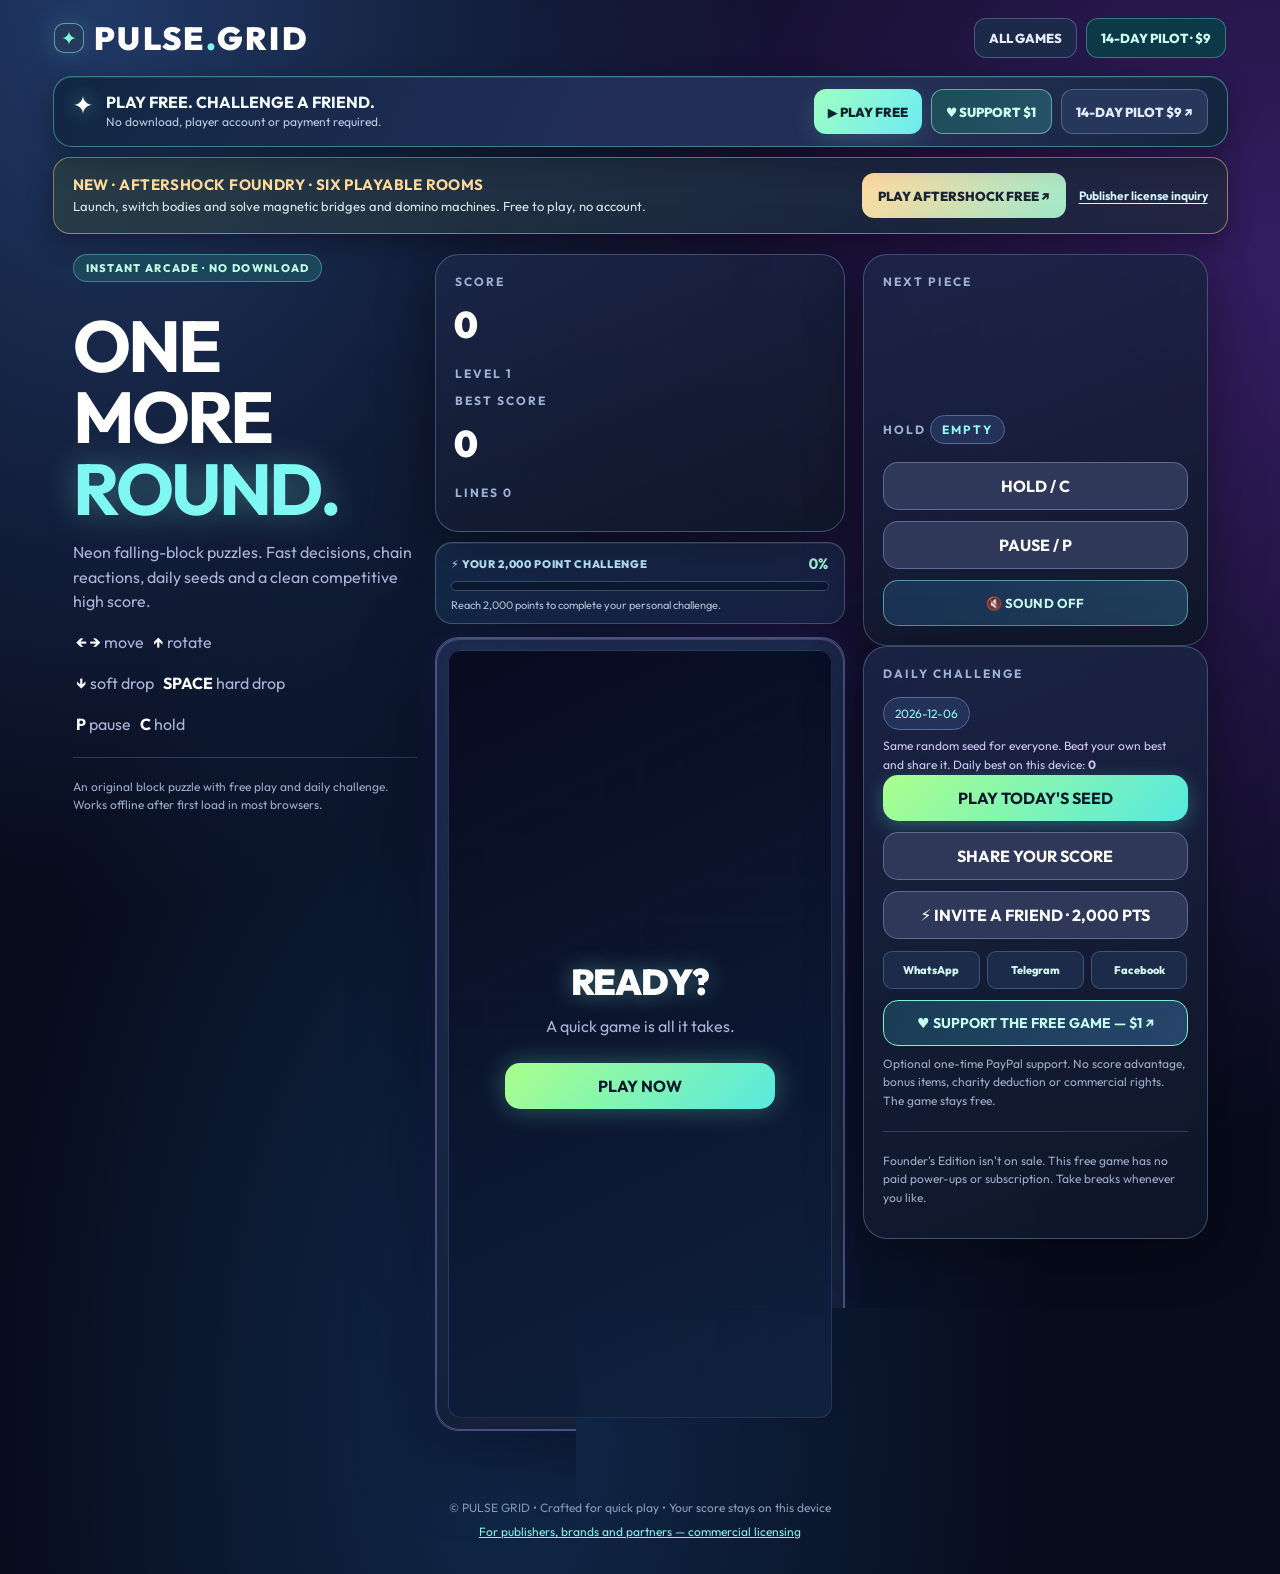
==== commit d05f6972: "growth: feature free six-room AFTERSHOCK on PULSE GRID home without changing gameplay or payments" ====
--- a/pulse-grid/index.html
+++ b/pulse-grid/index.html
@@ -115,7 +115,19 @@
 .sound-toggle{border-color:#89e7e18a;background:linear-gradient(135deg,#1a3154,#203f5c);color:#c9fbed;font-size:13px;letter-spacing:.04em}
 .sound-toggle[aria-pressed="true"]{background:linear-gradient(125deg,#175045,#214a58);border-color:#97ffcd;color:#e7fff2}
 .sound-toggle:focus-visible{outline:3px solid #faff9c;outline-offset:3px}
-</style></head><body><header class="site-header"><div class="brand-lock"><span class="brand-symbol" aria-hidden="true">✦</span><b>PULSE<span class="dot">.</span>GRID</b></div><nav class="header-actions" aria-label="Main navigation"><a class="nav-games" href="/arcade.html">ALL GAMES</a><a class="nav-business" href="/license-order.html?offer=pilot">14-DAY PILOT · $9</a></nav></header><section class="hero-offer" aria-label="Free game and optional support"><div class="hero-offer-copy"><span class="hero-offer-emblem" aria-hidden="true">✦</span><div><strong>PLAY FREE. CHALLENGE A FRIEND.</strong><small>No download, player account or payment required.</small></div></div><div class="hero-offer-actions"><a class="offer-btn pay" href="#play" aria-label="Go straight to the free playable game">▶ PLAY FREE</a><a class="offer-btn tip" href="https://paypal.me/DANEFFRIMK/1USD" target="_blank" rel="noopener noreferrer" aria-label="Optional one dollar support, no game benefits">♥ SUPPORT $1</a><a class="offer-btn license" href="/license-order.html?offer=pilot" aria-label="Business license pilot from nine dollars, terms required before payment">14-DAY PILOT $9 ↗</a></div></section><main><aside class="intro"><span class="intro-badge">INSTANT ARCADE · NO DOWNLOAD</span><h1>ONE MORE<br><span>ROUND.</span></h1><p>Neon falling-block puzzles. Fast decisions, chain reactions, daily seeds and a clean competitive high score.</p><div class="how"><p><b>← →</b> move &nbsp; <b>↑</b> rotate</p><p><b>↓</b> soft drop &nbsp; <b>SPACE</b> hard drop</p><p><b>P</b> pause &nbsp; <b>C</b> hold</p></div><div class="line"></div><p class="tiny">An original block puzzle with free play and daily challenge. Works offline after first load in most browsers.</p></aside><section id="play"><div class="left side"><section><h2>SCORE</h2><div id="score" class="metric">0</div><h2>LEVEL <strong id="level">1</strong></h2></section><section><h2>BEST SCORE</h2><div id="best" class="metric">0</div><h2>LINES <strong id="lines">0</strong></h2></section></div><section id="challengeProgress" class="challenge-progress" aria-label="Progress toward a personal score challenge"><div class="progress-caption"><span>⚡ YOUR 2,000 POINT CHALLENGE</span><strong id="goalPct">0%</strong></div><div class="progress-track" id="progressTrack" role="progressbar" aria-label="Points scored toward a 2,000 point personal challenge" aria-valuemin="0" aria-valuemax="2000" aria-valuenow="0"><div class="progress-fill" id="progressFill"></div></div><p id="goalStatus" class="progress-subtitle">Reach 2,000 points to complete your personal challenge.</p></section><div class="well"><canvas id="board" width="320" height="640" aria-label="Falling blocks puzzle"></canvas><div id="clearEffects" aria-hidden="true"></div><div id="overlay"><h2 id="overTitle">READY?</h2><p id="overDesc">A quick game is all it takes.</p><div class="stack" style="width:min(270px,95%);margin-top:8px"><button id="start" class="btn primary">PLAY NOW</button><button id="shareOverlay" class="btn" hidden>CHALLENGE A FRIEND ↗</button><a id="supportOverlay" class="btn support" href="https://paypal.me/DANEFFRIMK/1USD" target="_blank" rel="noopener noreferrer" hidden aria-label="Optional 1 USD support for PULSE GRID via PayPal">♥ ENJOYED THE GAME? SUPPORT $1 ↗</a></div></div></div><div class="controls"><button id="left" aria-label="Move left">◀</button><button id="rot" aria-label="Rotate">⟳</button><button id="right" aria-label="Move right">▶</button><button id="drop" aria-label="Hard drop">⤓</button></div><div id="toast" aria-live="polite"></div></section><aside class="right"><div class="side"><h2>NEXT PIECE</h2><canvas id="next" width="120" height="110"></canvas><h2>HOLD <span id="held" class="chip">EMPTY</span></h2><div class="stack"><button id="hold" class="btn">HOLD / C</button><button id="pause" class="btn">PAUSE / P</button><button id="soundToggle" type="button" class="btn sound-toggle" aria-pressed="false" aria-label="Enable optional game sound effects">🔇 SOUND OFF</button></div></div><div class="side full"><h2>DAILY CHALLENGE</h2><div id="daily"></div><p id="challengeBox" class="tiny" hidden></p><div class="stack"><button id="dailyStart" class="btn primary">PLAY TODAY'S SEED</button><button id="share" class="btn">SHARE YOUR SCORE</button><button id="invite" class="btn" aria-label="Invite a friend to try the 2000-point challenge">⚡ INVITE A FRIEND · 2,000 PTS</button><div class="social-share-links" aria-label="Share this free game voluntarily"><a href="https://wa.me/?text=Play%20PULSE%20GRID%20free%20in%20your%20browser.%20Can%20you%20score%202%2C000%3F%20No%20install%20or%20account.%0Ahttps%3A%2F%2Fpulse-grid-arcade.onrender.com%2F%3Fgoal%3D2000%26src%3Dfriend" target="_blank" rel="noopener noreferrer" aria-label="Share free 2000 point game challenge to a WhatsApp chat">WhatsApp</a><a href="https://t.me/share/url?url=https%3A%2F%2Fpulse-grid-arcade.onrender.com%2F%3Fgoal%3D2000%26src%3Dfriend&text=Play%20PULSE%20GRID%20free%20in%20your%20browser.%20Can%20you%20score%202%2C000%3F%20No%20install%20or%20account." target="_blank" rel="noopener noreferrer" aria-label="Share free 2000 point game challenge in Telegram">Telegram</a><a href="https://www.facebook.com/sharer/sharer.php?u=https%3A%2F%2Fpulse-grid-arcade.onrender.com%2F%3Fgoal%3D2000%26src%3Dfriend" target="_blank" rel="noopener noreferrer" aria-label="Share free 2000 point game challenge on Facebook">Facebook</a></div><a class="btn support" href="https://paypal.me/DANEFFRIMK/1USD" target="_blank" rel="noopener noreferrer" aria-label="Optional one-dollar PayPal support for PULSE GRID">♥ SUPPORT THE FREE GAME — $1 ↗</a></div><p class="tiny" style="margin:9px 0 0">Optional one-time PayPal support. No score advantage, bonus items, charity deduction or commercial rights. The game stays free.</p><div class="line"></div><p class="tiny">Founder's Edition isn't on sale. This free game has no paid power-ups or subscription. Take breaks whenever you like.</p></div></aside></main><footer>© PULSE GRID • Crafted for quick play • Your score stays on this device<br><a href="/partners.html" style="display:inline-block;margin-top:9px;color:#83f2e8">For publishers, brands and partners — commercial licensing</a></footer><script>
+
+/* Discoverability for the newer, playable physics game without changing the main puzzle flow. */
+.featured-foundry{max-width:1175px;margin:10px auto 6px;padding:15px 19px;border-radius:17px;border:1px solid #ffc47f88;background:linear-gradient(110deg,#263c47,#1b263f 68%,#222543);display:flex;align-items:center;justify-content:space-between;gap:18px;box-shadow:0 9px 26px #0005}
+.featured-foundry .featured-copy{display:flex;flex-direction:column;gap:3px;min-width:0}
+.featured-foundry strong{color:#ffdb9c;font-size:15px;letter-spacing:.03em}
+.featured-foundry .featured-desc{font-size:13px;color:#d5e8e8;line-height:1.45}
+.featured-foundry .featured-actions{display:flex;align-items:center;gap:13px;flex-wrap:wrap;flex-shrink:0}
+.featured-foundry .featured-play{display:inline-flex;align-items:center;justify-content:center;min-height:45px;padding:10px 16px;border-radius:12px;background:linear-gradient(120deg,#ffdaa0,#a2e9cb);color:#1c2331;text-decoration:none;font-weight:850;font-size:13px}
+.featured-foundry .featured-terms{color:#d5faff;font-weight:650;font-size:12px;text-underline-offset:3px}
+.featured-foundry a:focus-visible{outline:3px solid #fcffab;outline-offset:3px}
+@media(max-width:850px){.featured-foundry{margin:9px 13px 6px;flex-direction:column;align-items:stretch;padding:14px}.featured-foundry .featured-actions{width:100%;justify-content:space-between}.featured-foundry .featured-play{flex:1}}
+@media(prefers-reduced-motion:reduce){.featured-foundry a{transition:none}}
+</style></head><body><header class="site-header"><div class="brand-lock"><span class="brand-symbol" aria-hidden="true">✦</span><b>PULSE<span class="dot">.</span>GRID</b></div><nav class="header-actions" aria-label="Main navigation"><a class="nav-games" href="/arcade.html">ALL GAMES</a><a class="nav-business" href="/license-order.html?offer=pilot">14-DAY PILOT · $9</a></nav></header><section class="hero-offer" aria-label="Free game and optional support"><div class="hero-offer-copy"><span class="hero-offer-emblem" aria-hidden="true">✦</span><div><strong>PLAY FREE. CHALLENGE A FRIEND.</strong><small>No download, player account or payment required.</small></div></div><div class="hero-offer-actions"><a class="offer-btn pay" href="#play" aria-label="Go straight to the free playable game">▶ PLAY FREE</a><a class="offer-btn tip" href="https://paypal.me/DANEFFRIMK/1USD" target="_blank" rel="noopener noreferrer" aria-label="Optional one dollar support, no game benefits">♥ SUPPORT $1</a><a class="offer-btn license" href="/license-order.html?offer=pilot" aria-label="Business license pilot from nine dollars, terms required before payment">14-DAY PILOT $9 ↗</a></div></section><section class="featured-foundry" aria-label="Discover AFTERSHOCK FOUNDRY, a free physics puzzle game"><div class="featured-copy"><strong>NEW · AFTERSHOCK FOUNDRY · SIX PLAYABLE ROOMS</strong><span class="featured-desc">Launch, switch bodies and solve magnetic bridges and domino machines. Free to play, no account.</span></div><div class="featured-actions"><a class="featured-play" href="/aftershock/foundry.html?lang=en">PLAY AFTERSHOCK FREE ↗</a><a class="featured-terms" href="/aftershock/studio.html#pilot">Publisher license inquiry</a></div></section><main><aside class="intro"><span class="intro-badge">INSTANT ARCADE · NO DOWNLOAD</span><h1>ONE MORE<br><span>ROUND.</span></h1><p>Neon falling-block puzzles. Fast decisions, chain reactions, daily seeds and a clean competitive high score.</p><div class="how"><p><b>← →</b> move &nbsp; <b>↑</b> rotate</p><p><b>↓</b> soft drop &nbsp; <b>SPACE</b> hard drop</p><p><b>P</b> pause &nbsp; <b>C</b> hold</p></div><div class="line"></div><p class="tiny">An original block puzzle with free play and daily challenge. Works offline after first load in most browsers.</p></aside><section id="play"><div class="left side"><section><h2>SCORE</h2><div id="score" class="metric">0</div><h2>LEVEL <strong id="level">1</strong></h2></section><section><h2>BEST SCORE</h2><div id="best" class="metric">0</div><h2>LINES <strong id="lines">0</strong></h2></section></div><section id="challengeProgress" class="challenge-progress" aria-label="Progress toward a personal score challenge"><div class="progress-caption"><span>⚡ YOUR 2,000 POINT CHALLENGE</span><strong id="goalPct">0%</strong></div><div class="progress-track" id="progressTrack" role="progressbar" aria-label="Points scored toward a 2,000 point personal challenge" aria-valuemin="0" aria-valuemax="2000" aria-valuenow="0"><div class="progress-fill" id="progressFill"></div></div><p id="goalStatus" class="progress-subtitle">Reach 2,000 points to complete your personal challenge.</p></section><div class="well"><canvas id="board" width="320" height="640" aria-label="Falling blocks puzzle"></canvas><div id="clearEffects" aria-hidden="true"></div><div id="overlay"><h2 id="overTitle">READY?</h2><p id="overDesc">A quick game is all it takes.</p><div class="stack" style="width:min(270px,95%);margin-top:8px"><button id="start" class="btn primary">PLAY NOW</button><button id="shareOverlay" class="btn" hidden>CHALLENGE A FRIEND ↗</button><a id="supportOverlay" class="btn support" href="https://paypal.me/DANEFFRIMK/1USD" target="_blank" rel="noopener noreferrer" hidden aria-label="Optional 1 USD support for PULSE GRID via PayPal">♥ ENJOYED THE GAME? SUPPORT $1 ↗</a></div></div></div><div class="controls"><button id="left" aria-label="Move left">◀</button><button id="rot" aria-label="Rotate">⟳</button><button id="right" aria-label="Move right">▶</button><button id="drop" aria-label="Hard drop">⤓</button></div><div id="toast" aria-live="polite"></div></section><aside class="right"><div class="side"><h2>NEXT PIECE</h2><canvas id="next" width="120" height="110"></canvas><h2>HOLD <span id="held" class="chip">EMPTY</span></h2><div class="stack"><button id="hold" class="btn">HOLD / C</button><button id="pause" class="btn">PAUSE / P</button><button id="soundToggle" type="button" class="btn sound-toggle" aria-pressed="false" aria-label="Enable optional game sound effects">🔇 SOUND OFF</button></div></div><div class="side full"><h2>DAILY CHALLENGE</h2><div id="daily"></div><p id="challengeBox" class="tiny" hidden></p><div class="stack"><button id="dailyStart" class="btn primary">PLAY TODAY'S SEED</button><button id="share" class="btn">SHARE YOUR SCORE</button><button id="invite" class="btn" aria-label="Invite a friend to try the 2000-point challenge">⚡ INVITE A FRIEND · 2,000 PTS</button><div class="social-share-links" aria-label="Share this free game voluntarily"><a href="https://wa.me/?text=Play%20PULSE%20GRID%20free%20in%20your%20browser.%20Can%20you%20score%202%2C000%3F%20No%20install%20or%20account.%0Ahttps%3A%2F%2Fpulse-grid-arcade.onrender.com%2F%3Fgoal%3D2000%26src%3Dfriend" target="_blank" rel="noopener noreferrer" aria-label="Share free 2000 point game challenge to a WhatsApp chat">WhatsApp</a><a href="https://t.me/share/url?url=https%3A%2F%2Fpulse-grid-arcade.onrender.com%2F%3Fgoal%3D2000%26src%3Dfriend&text=Play%20PULSE%20GRID%20free%20in%20your%20browser.%20Can%20you%20score%202%2C000%3F%20No%20install%20or%20account." target="_blank" rel="noopener noreferrer" aria-label="Share free 2000 point game challenge in Telegram">Telegram</a><a href="https://www.facebook.com/sharer/sharer.php?u=https%3A%2F%2Fpulse-grid-arcade.onrender.com%2F%3Fgoal%3D2000%26src%3Dfriend" target="_blank" rel="noopener noreferrer" aria-label="Share free 2000 point game challenge on Facebook">Facebook</a></div><a class="btn support" href="https://paypal.me/DANEFFRIMK/1USD" target="_blank" rel="noopener noreferrer" aria-label="Optional one-dollar PayPal support for PULSE GRID">♥ SUPPORT THE FREE GAME — $1 ↗</a></div><p class="tiny" style="margin:9px 0 0">Optional one-time PayPal support. No score advantage, bonus items, charity deduction or commercial rights. The game stays free.</p><div class="line"></div><p class="tiny">Founder's Edition isn't on sale. This free game has no paid power-ups or subscription. Take breaks whenever you like.</p></div></aside></main><footer>© PULSE GRID • Crafted for quick play • Your score stays on this device<br><a href="/partners.html" style="display:inline-block;margin-top:9px;color:#83f2e8">For publishers, brands and partners — commercial licensing</a></footer><script>
 // Local scores are optional: keep the game playable in private browsing and
 // storage-restricted environments (no account or server-side storage).
 function storageGet(key){try{return window.localStorage.getItem(key)}catch(e){return null}}
